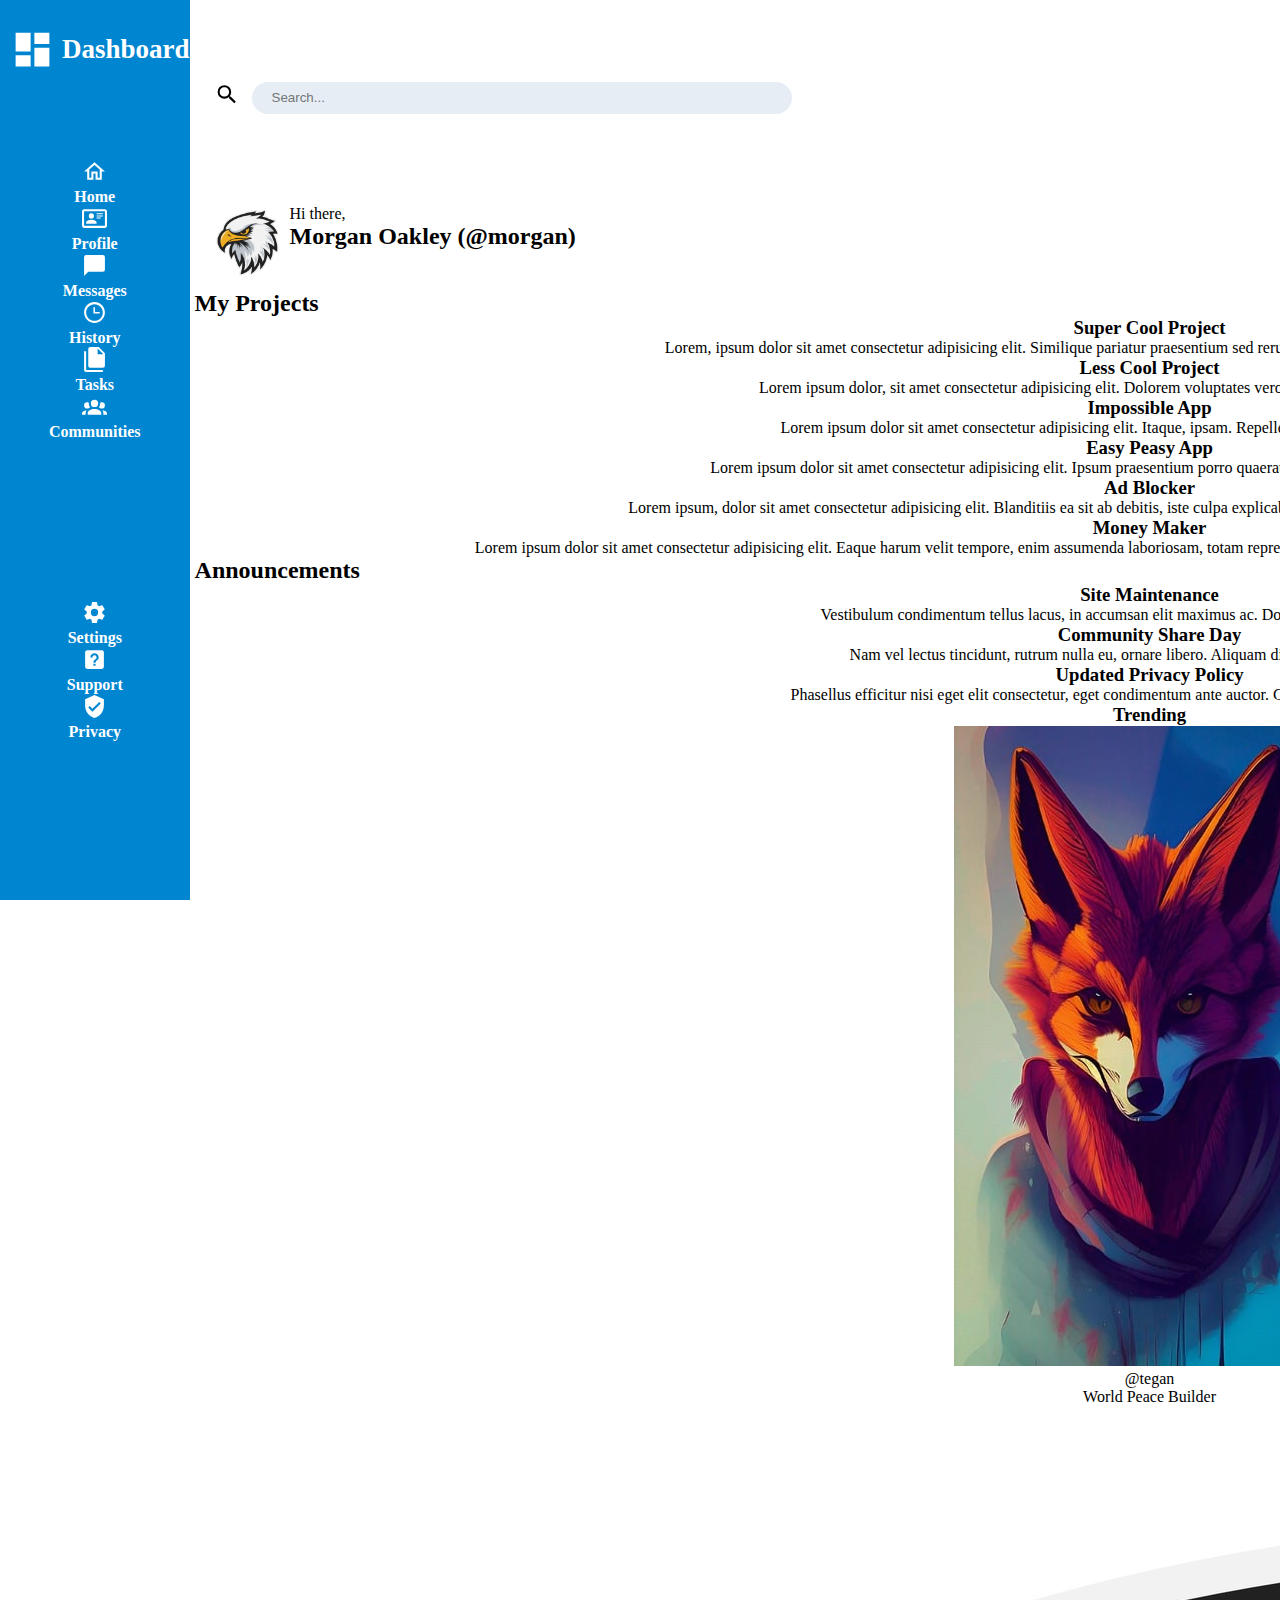
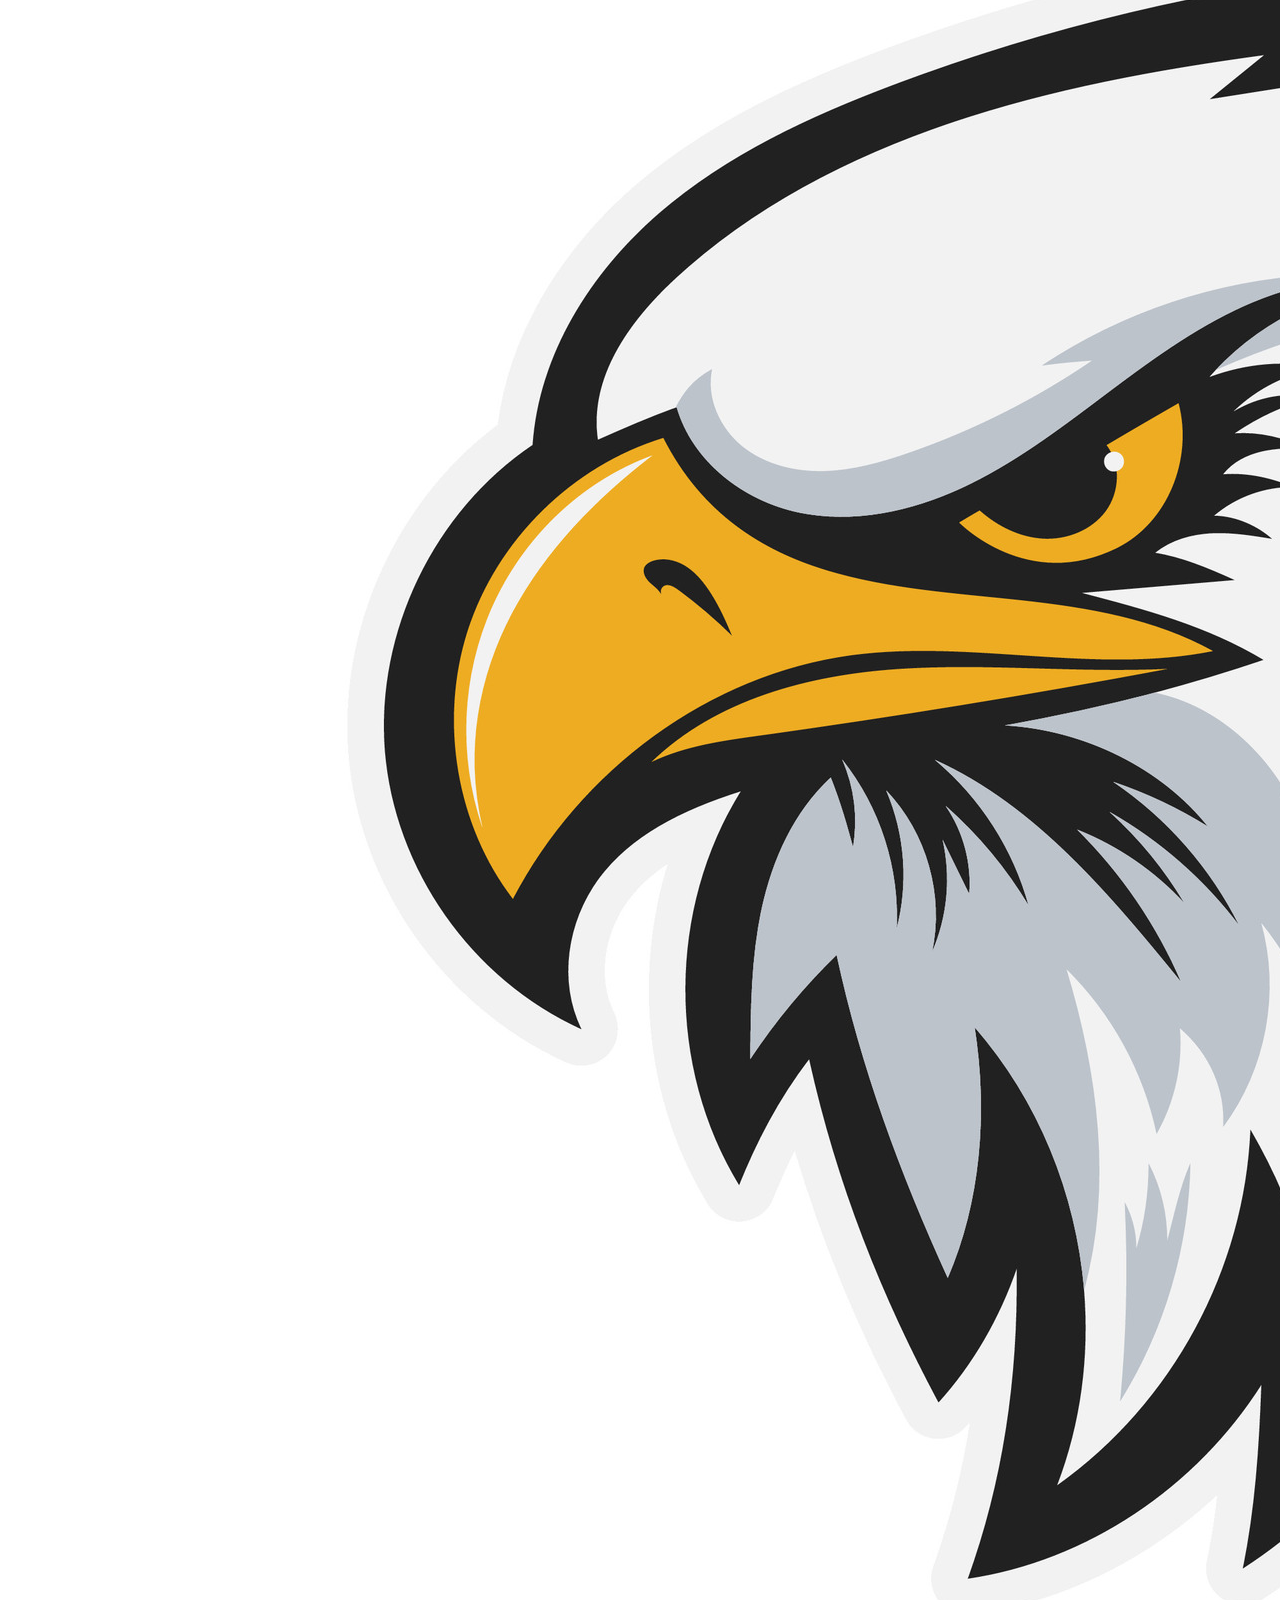
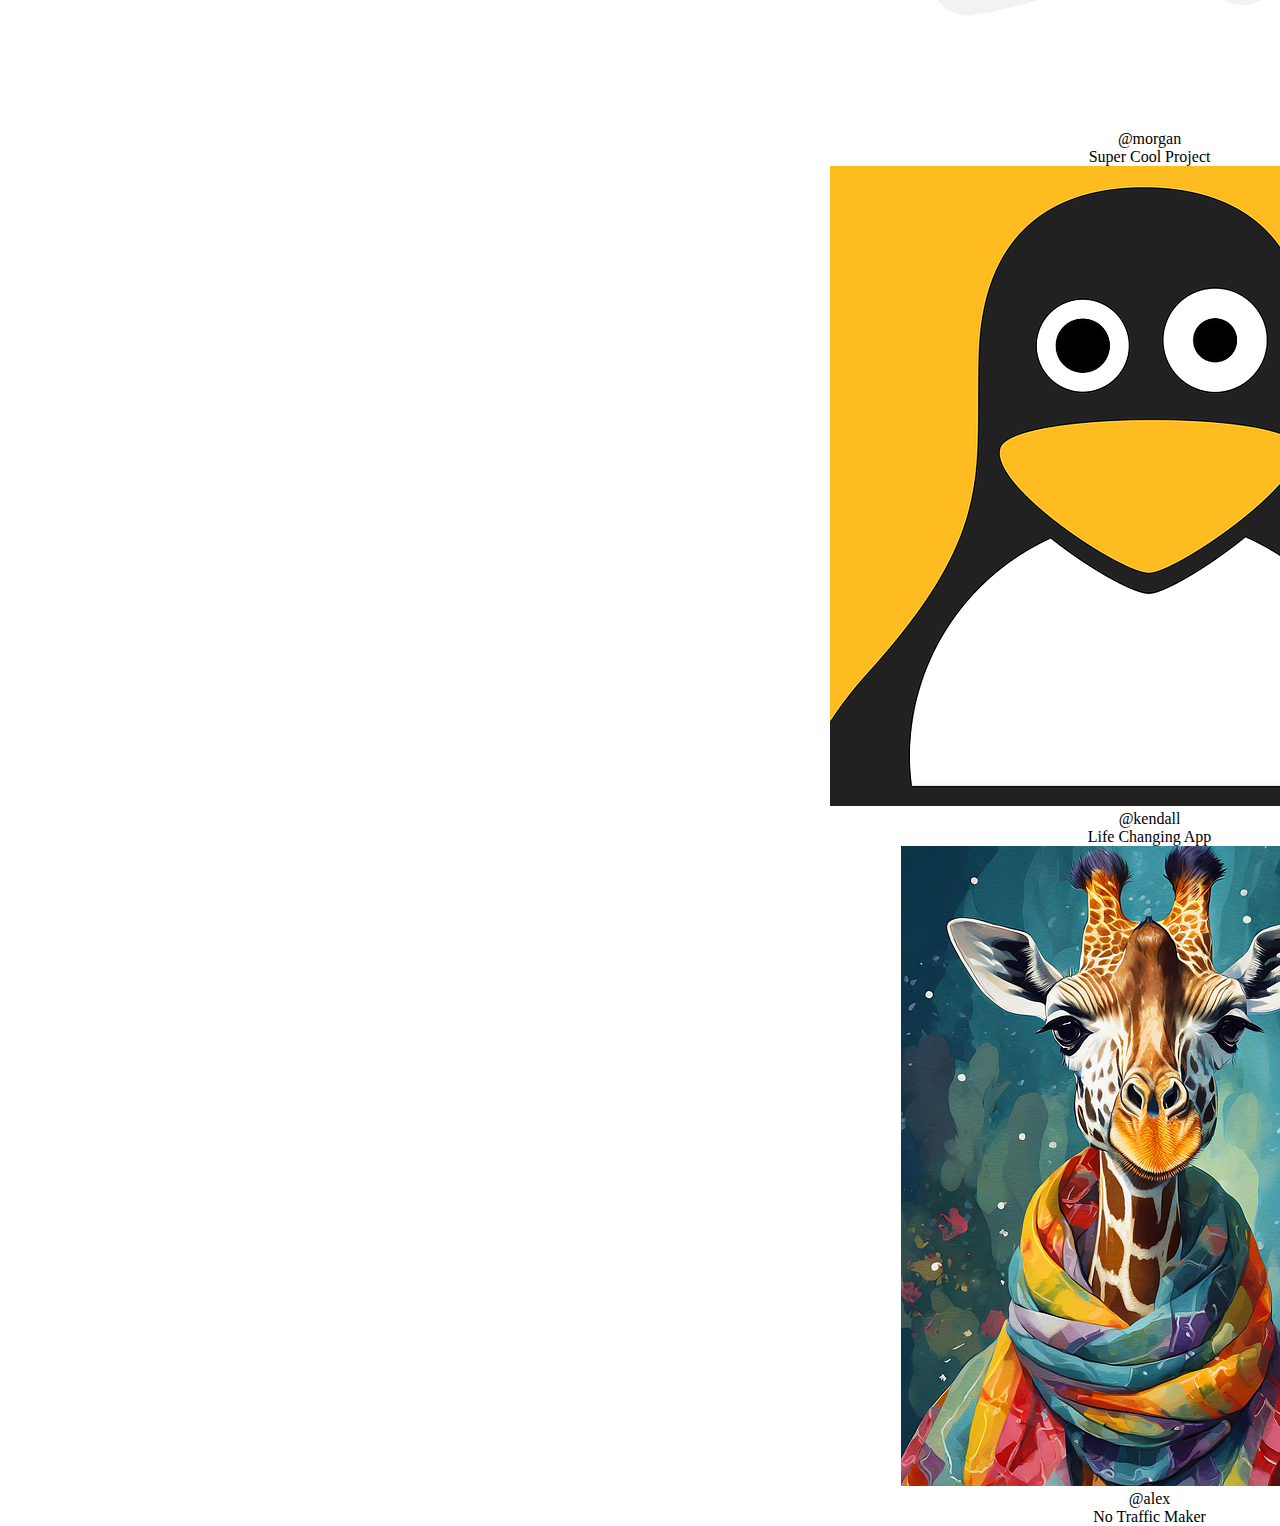
==== index.html @ 4c83f89c "final layout of the webpage, added all the cards to the html" ====
<!DOCTYPE html>
<html lang="en">
<head>
    <meta charset="UTF-8">
    <meta name="viewport" content="width=device-width, initial-scale=1.0">
    <link rel="stylesheet" href="styles.css">
    <title>Admin Dashboard Project</title>
</head>
<body>
    <div class="grid-container">
        <div class="header">
            <div class="search-container">
                <div class="input">
                    <img src="./img/magnify.svg" alt="magnify logo" height="25" width="50">
                    <input placeholder="Search..." type="text" id="myInput">
                </div>
                <div class="logo-container">
                    <img src="./img/bell-ring-outline.svg" alt="ring bell" height="25" width="50">
                    <img src="./img/eagle.jpg" alt="my logo" height=10% width= 12%> 
                    <h4>Morgan Oakley</h4>
                </div>
            </div>
            <div class="info-container">
                <div class="inner-container">
                    <img src="./img/eagle.jpg" alt="my logo" height="75" width="75"> 
                    <div class="info">
                        <p>Hi there,</p>
                        <h2>Morgan Oakley (@morgan)</h2>
                    </div>
                </div>
                <div class="button">
                    <button class="btn">New</button>
                    <button class="btn">Upload</button>
                    <button class="btn">Share</button>
                </div>
            </div>
        </div>

        <div class="sidebar">
            <div class="sidebar-header">
                <img src="./img/view-dashboard.svg" alt="dashboard logo" height="45" width="45">
                <h1>Dashboard</h1>
            </div>
            <div class="activity-container">
                <div class="home">
                    <img src="./img/home-outline.svg" alt="home logo" height="25" width="25">
                    <h4>Home</h4>
                </div>
                <div class="profile">
                    <img src="./img/card-account-details-outline.svg" alt="profile" height="25" width="25">
                    <h4>Profile</h4>
                </div>
                <div class="messages">
                    <img src="./img/message.svg" alt="messages" height="25" width="25">
                    <h4>Messages</h4>
                </div>
                <div class="history">
                    <img src="./img/clock-time-three-outline.svg" alt="history" height="25" width="25">
                    <h4>History</h4>
                </div>
                <div class="tasks">
                    <img src="./img/file-multiple.svg" alt="tasks" height="25" width="25">
                    <h4>Tasks</h4>
                </div>
                <div class="communities">
                    <img src="./img/account-group.svg" alt="communities" height="25" width="25">
                    <h4>Communities</h4>
                </div>
            </div>
            <div class="settings-container">
                <div class="settings">
                    <img src="./img/cog.svg" alt="settings" height="25" width="25">
                    <h4>Settings</h4>
                </div>
                <div class="support">
                    <img src="./img/help-box.svg" alt="support" height="25" width="25">
                    <h4>Support</h4>
                </div>
                <div class="privacy">
                    <img src="./img/shield-check.svg" alt="Privacy" height="25" width="25">
                    <h4>Privacy</h4>
                </div>
            </div>
        </div>
        <div class="card-container">
            <h2>My Projects</h2>
            <div class="card">
                <h3 class="title">Super Cool Project</h3>
                <p>Lorem, ipsum dolor sit amet consectetur adipisicing elit. Similique pariatur praesentium sed rerum corrupti totam expedita, fuga, cum mollitia veritatis.</p>    
            </div>
            <div class="card">
                <h3 class="title">Less Cool Project</h3>
                <p>Lorem ipsum dolor, sit amet consectetur adipisicing elit. Dolorem voluptates vero fugit commodi repellendus perspiciatis.</p>    
            </div>
            <div class="card">
                <h3 class="title">Impossible App</h3>
                <p>Lorem ipsum dolor sit amet consectetur adipisicing elit. Itaque, ipsam. Repellendus nemo alias rem quae blanditiis.</p>    
            </div>
            <div class="card">
                <h3 class="title">Easy Peasy App</h3>
                <p>Lorem ipsum dolor sit amet consectetur adipisicing elit. Ipsum praesentium porro quaerat qui obcaecati cum asperiores aliquid excepturi.</p>    
            </div>
            <div class="card">
                <h3 class="title">Ad Blocker</h3>
                <p>Lorem ipsum, dolor sit amet consectetur adipisicing elit. Blanditiis ea sit ab debitis, iste culpa explicabo harum sint, modi suscipit eveniet doloremque nihil ipsum.</p>    
            </div>
            <div class="card">
                <h3 class="title">Money Maker</h3>
                <p>Lorem ipsum dolor sit amet consectetur adipisicing elit. Eaque harum velit tempore, enim assumenda laboriosam, totam reprehenderit soluta veniam ex iste, mollitia quisquam molestiae. Fugit, dolorem tempora.</p>    
            </div>
            <div class="announcements">
                <h2>Announcements</h2>
        
                <div class="announcement-card">
                    <h3>Site Maintenance</h3>
                    <p>Vestibulum condimentum tellus lacus, in accumsan elit maximus ac. Donec hendrerit sodales congue...</p>
                    <div class="divider"></div>
                </div>
        
                <div class="announcement-card">
                    <h3>Community Share Day</h3>
                    <p>Nam vel lectus tincidunt, rutrum nulla eu, ornare libero. Aliquam dictum accumsan porttitor...</p>
                    <div class="divider"></div>
                </div>
        
                <div class="announcement-card">
                    <h3>Updated Privacy Policy</h3>
                    <p>Phasellus efficitur nisi eget elit consectetur, eget condimentum ante auctor. Cras fringilla sagittis sem in mattis...</p>
                </div>
            </div>
            <div class="trending">
                <h3>Trending</h3>
                
                <div class="trending-card">
                    <img src="./img/ai-generated-7644202_640.jpg" alt="fox">
                    <p>@tegan</p>
                    <p>World Peace Builder</p>
                </div>

                <div class="trending-card">
                    <img src="./img/eagle.jpg"  alt="eagle">
                    <p>@morgan</p>
                    <p>Super Cool Project</p>
                </div>
                <div class="trending-card">
                    <img src="./img/avatar-1295396_640.png" alt="cool buddy">
                    <p>@kendall</p>
                    <p>Life Changing App</p>
                </div>
                <div class="trending-card">
                    <img src="./img/ai-generated-8594846_640.png" alt="cool">
                    <p>@alex</p>
                    <p>No Traffic Maker</p>
                </div>

            </div>
        </div>
    </div>
</body>
</html>
---- styles.css ----
* {
    margin: 0;
    padding: 0;
}

.grid-container {
    text-align: center;
    display: grid;
    grid-template-columns: 1fr 4fr;
}

.header {
    grid-column: 2 / 3;
    display: flex;
    flex-direction: column;
}

.header > .search-container {
    display: flex;
    justify-content: center;
    align-items: center;
    margin-left: 12px;
    margin-top: 10px;
    margin-right: 30px;
    margin-bottom: 10px;
}
.header > .info-container {
    display: flex;
    justify-content: space-between;
    align-items: center;
    margin-left: 10px;
    
    margin-right: 30px;
}

.info-container > .inner-container {
    display: flex;
    padding: 10px;
}

.info > p, h2 {
    text-align: left;
    margin-left: 5px;
}

.search-container > .input {
    display: flex;
}

#myInput{
    width: 500px;
    height: 12px;
    border-radius: 20px;
    border: 20px;
    border: none;
    background-color: #e6edf5;
    padding: 10px 20px;
    box-shadow: none;
    outline: none;
}
.search-container > .logo-container{
    display: flex;
    justify-content: flex-end;
    align-items: center;
    padding: 5px;
    gap: 10px;

    margin-bottom: 12px;
}

.logo-container > h4 {
    margin-left: 10px;
}

.button {
    display: flex;
    justify-content: center;
    gap: 15px;
}

.btn {
    width: 80px;
    height: 36px;
    padding: 10px 20px;
    border-radius: 20px;
    background-color: #0085D0;
    color: white;
    font-size: 14px;
    border: none;
    cursor: pointer;
    display: inline-block;
    text-align: center;
    line-height: 16px;
}   

.sidebar {
    grid-row: 1 / 4;
    display: grid;
    color: white;
    background-color: #0085D0;
    height: 100vh;
}

.sidebar img {
    filter: invert(100%) brightness(2);
  }
  
.sidebar-header {
    display: flex;
    justify-content: flex-start;
    align-items: center; 
    margin-top: -60px;
    margin-left: 10px;
  }

.sidebar-header h1 {
    margin-left: 7px;
    font-size: 27px;
}
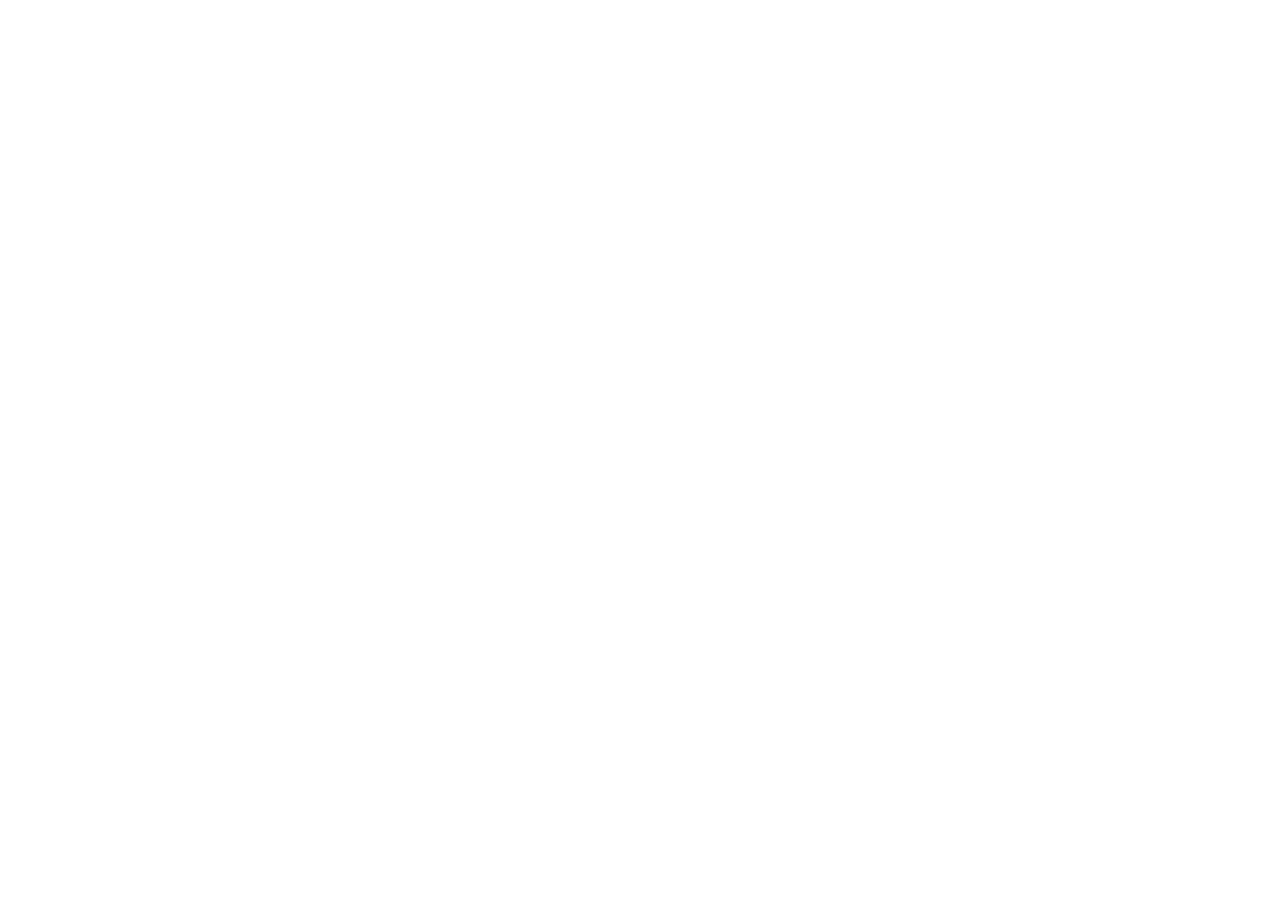
==== commit 7947ab5c: "new html structure" ====
--- a/index.html
+++ b/index.html
@@ -3,158 +3,17 @@
 <head>
     <meta charset="UTF-8">
     <meta name="viewport" content="width=device-width, initial-scale=1.0">
-    <link rel="stylesheet" href="styles.css">
-    <title>Admin Dashboard Project</title>
+    <title>Document</title>
 </head>
 <body>
-    <div class="grid-container">
-        <div class="header">
-            <div class="search-container">
-                <div class="input">
-                    <img src="./img/magnify.svg" alt="magnify logo" height="25" width="50">
-                    <input placeholder="Search..." type="text" id="myInput">
-                </div>
-                <div class="logo-container">
-                    <img src="./img/bell-ring-outline.svg" alt="ring bell" height="25" width="50">
-                    <img src="./img/eagle.jpg" alt="my logo" height=10% width= 12%> 
-                    <h4>Morgan Oakley</h4>
-                </div>
-            </div>
-            <div class="info-container">
-                <div class="inner-container">
-                    <img src="./img/eagle.jpg" alt="my logo" height="75" width="75"> 
-                    <div class="info">
-                        <p>Hi there,</p>
-                        <h2>Morgan Oakley (@morgan)</h2>
-                    </div>
-                </div>
-                <div class="button">
-                    <button class="btn">New</button>
-                    <button class="btn">Upload</button>
-                    <button class="btn">Share</button>
-                </div>
-            </div>
-        </div>
+    <!-- Sidebar -->
+    <div></div>
 
-        <div class="sidebar">
-            <div class="sidebar-header">
-                <img src="./img/view-dashboard.svg" alt="dashboard logo" height="45" width="45">
-                <h1>Dashboard</h1>
-            </div>
-            <div class="activity-container">
-                <div class="home">
-                    <img src="./img/home-outline.svg" alt="home logo" height="25" width="25">
-                    <h4>Home</h4>
-                </div>
-                <div class="profile">
-                    <img src="./img/card-account-details-outline.svg" alt="profile" height="25" width="25">
-                    <h4>Profile</h4>
-                </div>
-                <div class="messages">
-                    <img src="./img/message.svg" alt="messages" height="25" width="25">
-                    <h4>Messages</h4>
-                </div>
-                <div class="history">
-                    <img src="./img/clock-time-three-outline.svg" alt="history" height="25" width="25">
-                    <h4>History</h4>
-                </div>
-                <div class="tasks">
-                    <img src="./img/file-multiple.svg" alt="tasks" height="25" width="25">
-                    <h4>Tasks</h4>
-                </div>
-                <div class="communities">
-                    <img src="./img/account-group.svg" alt="communities" height="25" width="25">
-                    <h4>Communities</h4>
-                </div>
-            </div>
-            <div class="settings-container">
-                <div class="settings">
-                    <img src="./img/cog.svg" alt="settings" height="25" width="25">
-                    <h4>Settings</h4>
-                </div>
-                <div class="support">
-                    <img src="./img/help-box.svg" alt="support" height="25" width="25">
-                    <h4>Support</h4>
-                </div>
-                <div class="privacy">
-                    <img src="./img/shield-check.svg" alt="Privacy" height="25" width="25">
-                    <h4>Privacy</h4>
-                </div>
-            </div>
-        </div>
-        <div class="card-container">
-            <h2>My Projects</h2>
-            <div class="card">
-                <h3 class="title">Super Cool Project</h3>
-                <p>Lorem, ipsum dolor sit amet consectetur adipisicing elit. Similique pariatur praesentium sed rerum corrupti totam expedita, fuga, cum mollitia veritatis.</p>    
-            </div>
-            <div class="card">
-                <h3 class="title">Less Cool Project</h3>
-                <p>Lorem ipsum dolor, sit amet consectetur adipisicing elit. Dolorem voluptates vero fugit commodi repellendus perspiciatis.</p>    
-            </div>
-            <div class="card">
-                <h3 class="title">Impossible App</h3>
-                <p>Lorem ipsum dolor sit amet consectetur adipisicing elit. Itaque, ipsam. Repellendus nemo alias rem quae blanditiis.</p>    
-            </div>
-            <div class="card">
-                <h3 class="title">Easy Peasy App</h3>
-                <p>Lorem ipsum dolor sit amet consectetur adipisicing elit. Ipsum praesentium porro quaerat qui obcaecati cum asperiores aliquid excepturi.</p>    
-            </div>
-            <div class="card">
-                <h3 class="title">Ad Blocker</h3>
-                <p>Lorem ipsum, dolor sit amet consectetur adipisicing elit. Blanditiis ea sit ab debitis, iste culpa explicabo harum sint, modi suscipit eveniet doloremque nihil ipsum.</p>    
-            </div>
-            <div class="card">
-                <h3 class="title">Money Maker</h3>
-                <p>Lorem ipsum dolor sit amet consectetur adipisicing elit. Eaque harum velit tempore, enim assumenda laboriosam, totam reprehenderit soluta veniam ex iste, mollitia quisquam molestiae. Fugit, dolorem tempora.</p>    
-            </div>
-            <div class="announcements">
-                <h2>Announcements</h2>
-        
-                <div class="announcement-card">
-                    <h3>Site Maintenance</h3>
-                    <p>Vestibulum condimentum tellus lacus, in accumsan elit maximus ac. Donec hendrerit sodales congue...</p>
-                    <div class="divider"></div>
-                </div>
-        
-                <div class="announcement-card">
-                    <h3>Community Share Day</h3>
-                    <p>Nam vel lectus tincidunt, rutrum nulla eu, ornare libero. Aliquam dictum accumsan porttitor...</p>
-                    <div class="divider"></div>
-                </div>
-        
-                <div class="announcement-card">
-                    <h3>Updated Privacy Policy</h3>
-                    <p>Phasellus efficitur nisi eget elit consectetur, eget condimentum ante auctor. Cras fringilla sagittis sem in mattis...</p>
-                </div>
-            </div>
-            <div class="trending">
-                <h3>Trending</h3>
-                
-                <div class="trending-card">
-                    <img src="./img/ai-generated-7644202_640.jpg" alt="fox">
-                    <p>@tegan</p>
-                    <p>World Peace Builder</p>
-                </div>
+    <!-- Navbar -->
+    <div></div>
 
-                <div class="trending-card">
-                    <img src="./img/eagle.jpg"  alt="eagle">
-                    <p>@morgan</p>
-                    <p>Super Cool Project</p>
-                </div>
-                <div class="trending-card">
-                    <img src="./img/avatar-1295396_640.png" alt="cool buddy">
-                    <p>@kendall</p>
-                    <p>Life Changing App</p>
-                </div>
-                <div class="trending-card">
-                    <img src="./img/ai-generated-8594846_640.png" alt="cool">
-                    <p>@alex</p>
-                    <p>No Traffic Maker</p>
-                </div>
-
-            </div>
-        </div>
-    </div>
+    <!-- Main Content -->
+    <div></div>
+    
 </body>
 </html>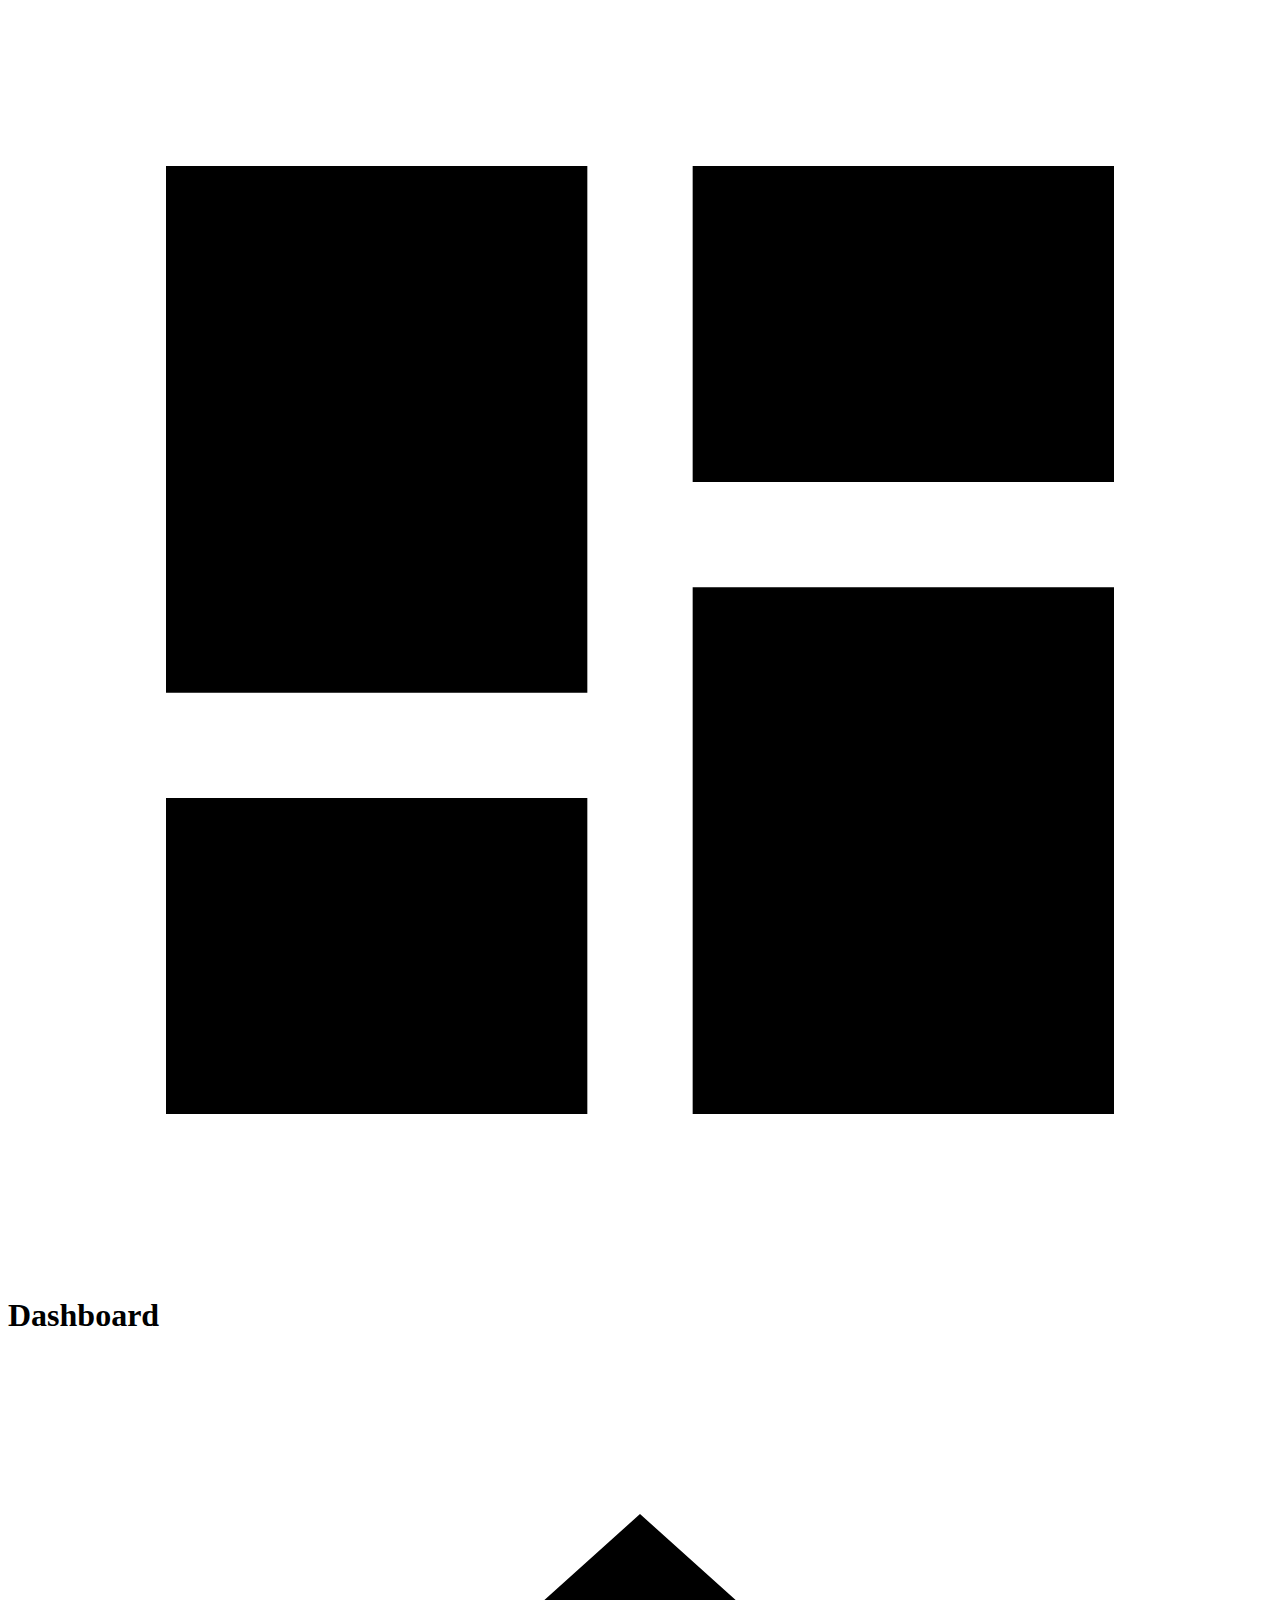
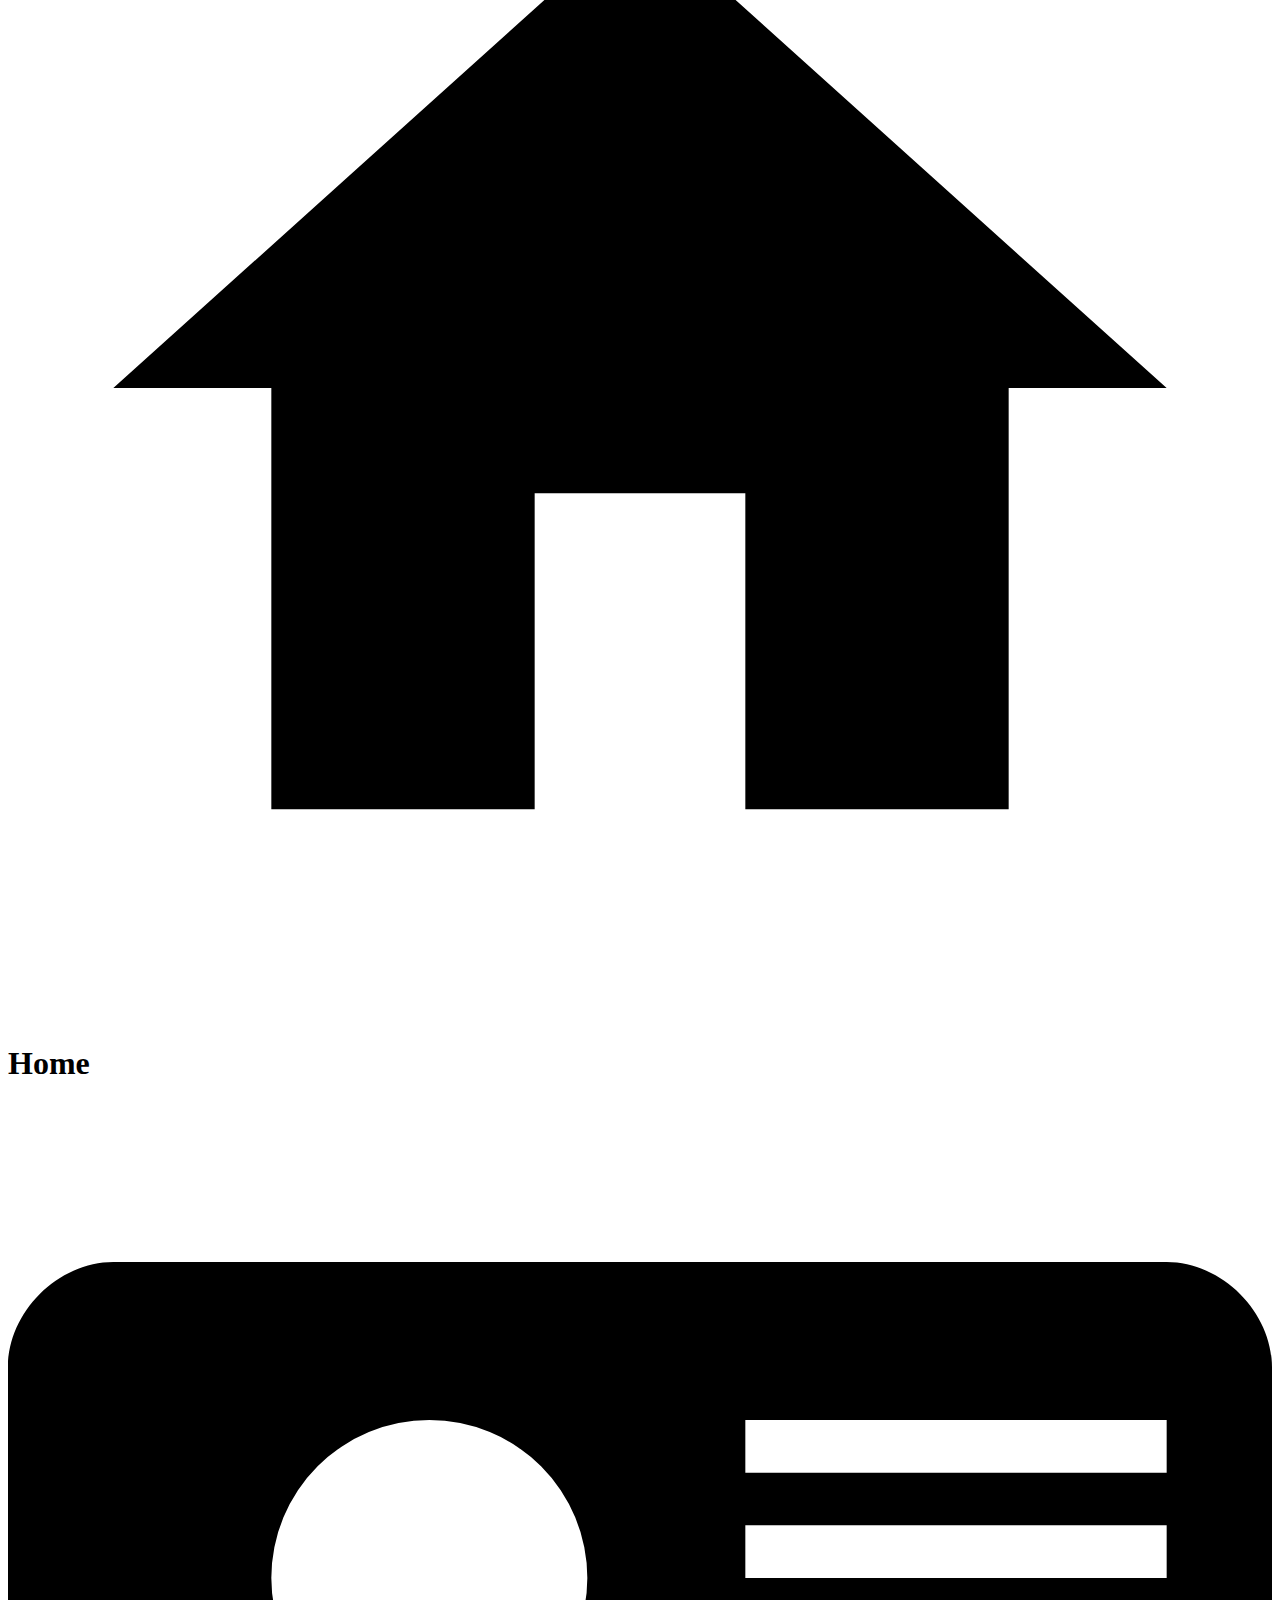
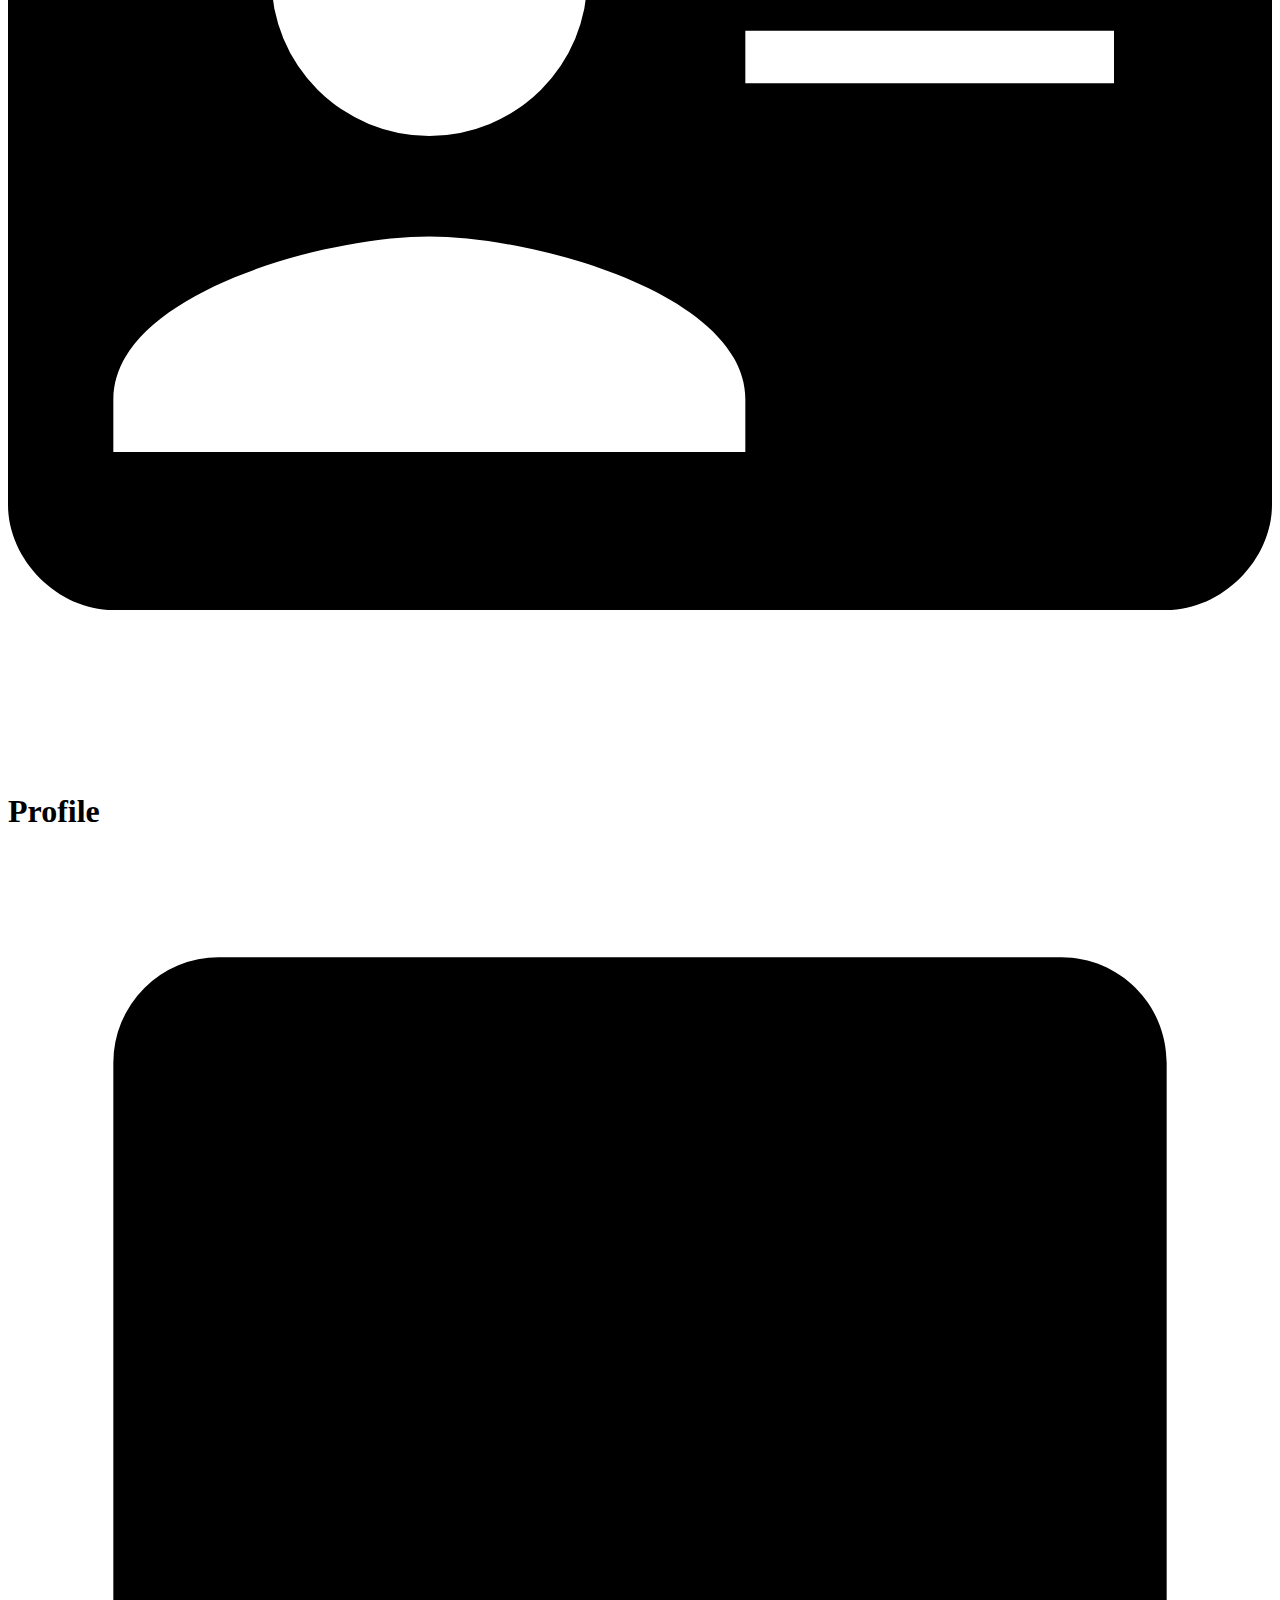
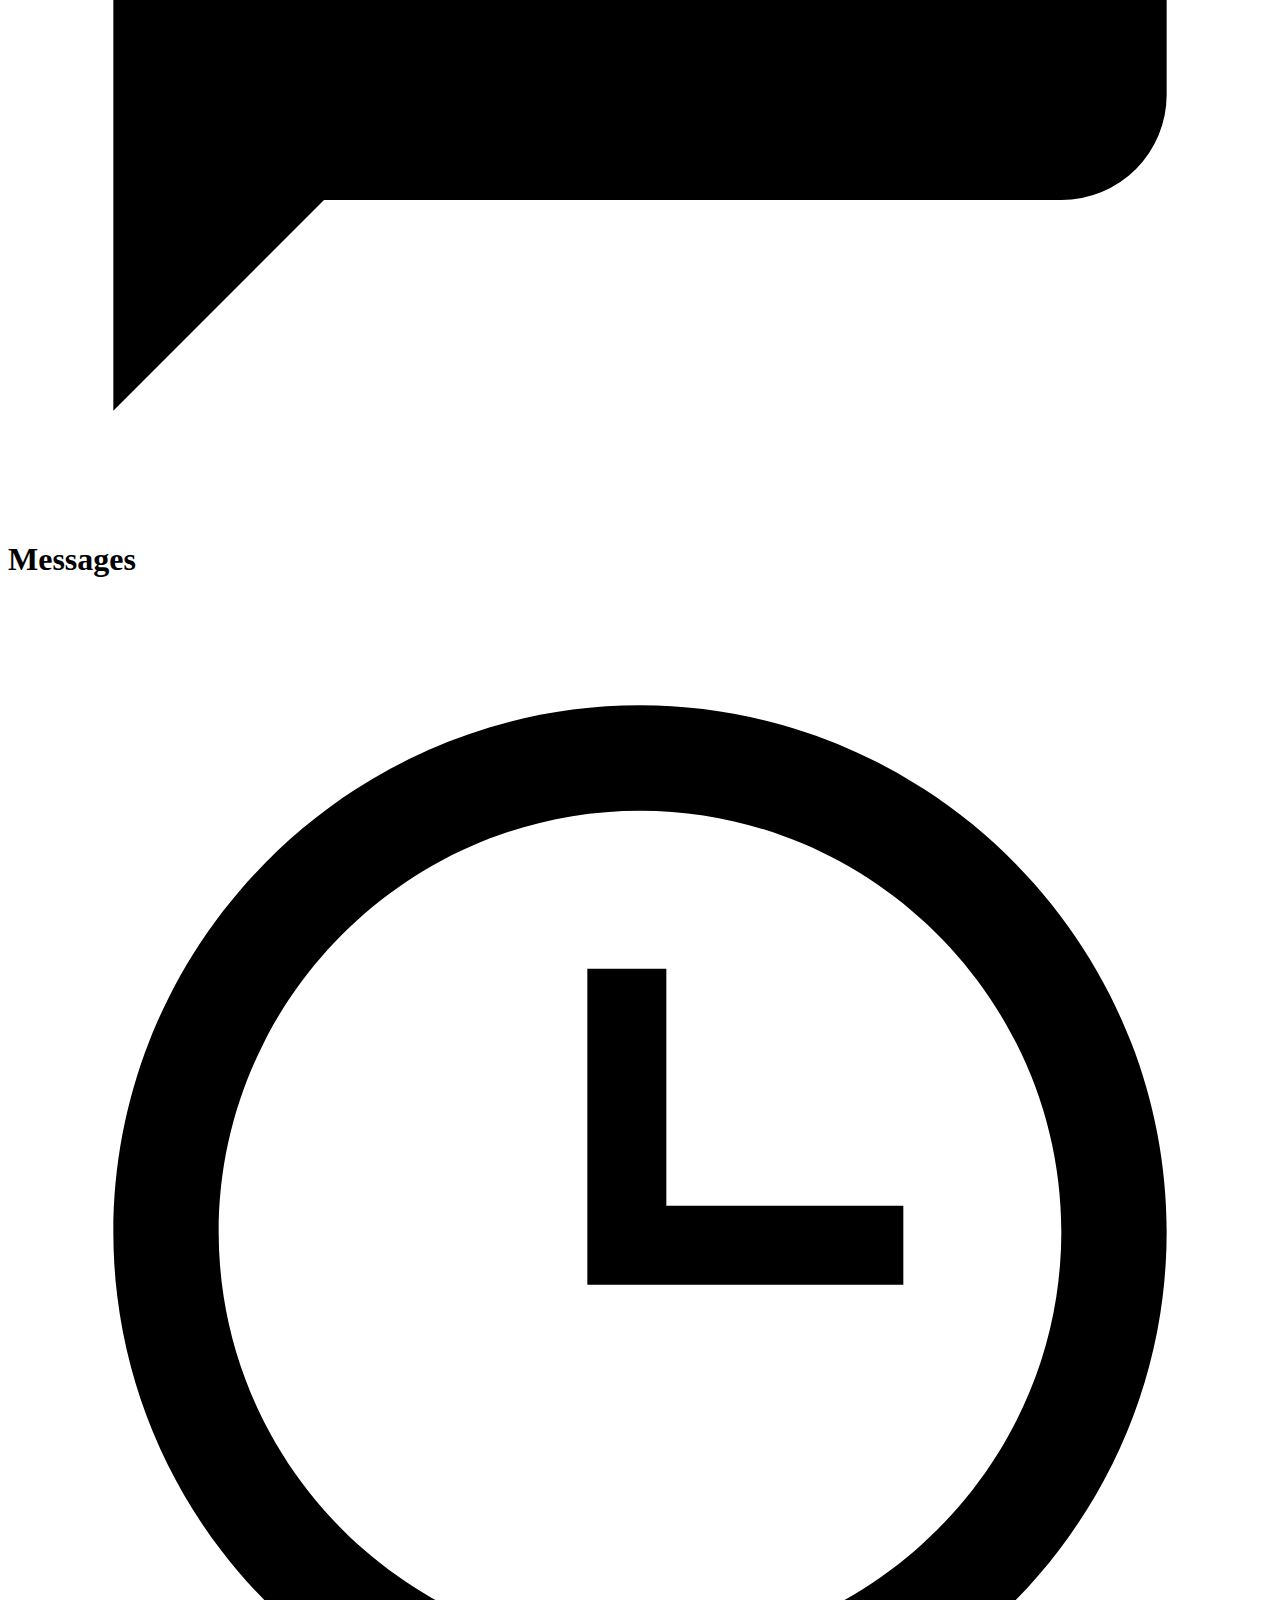
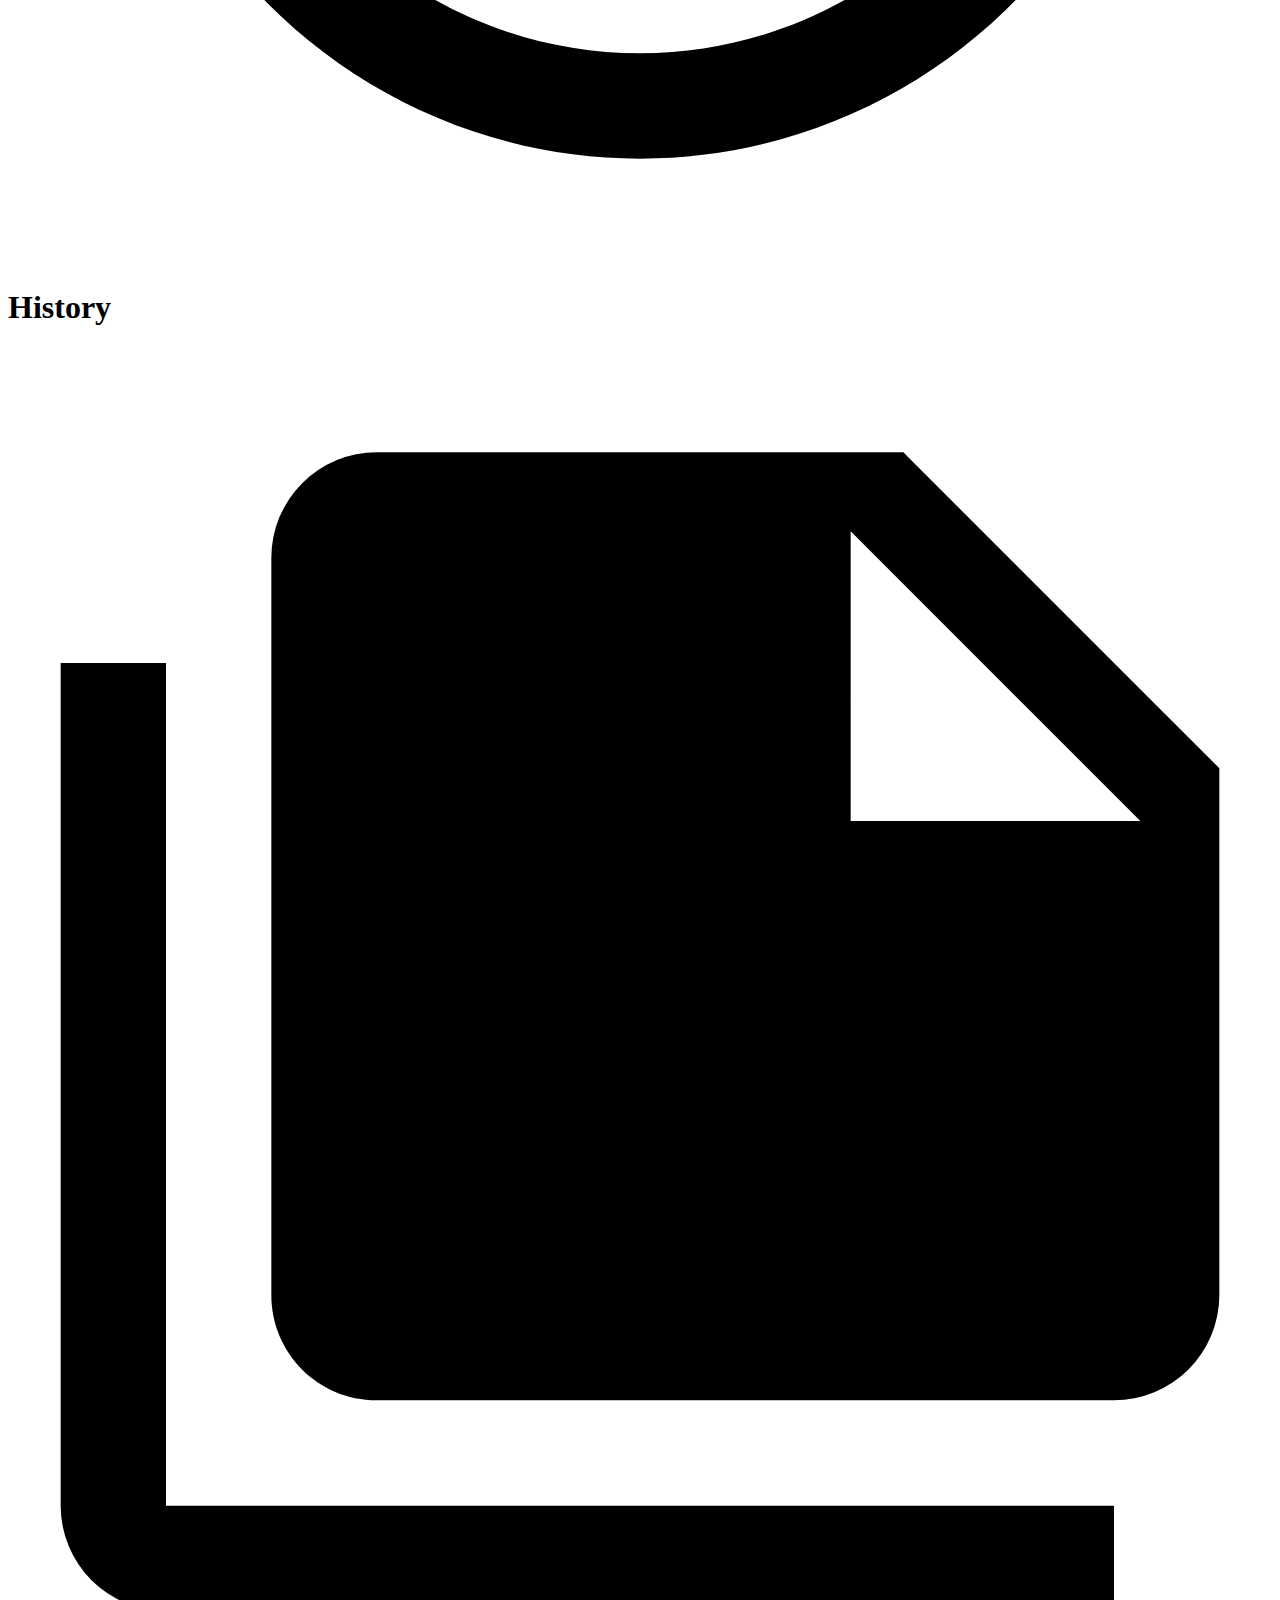
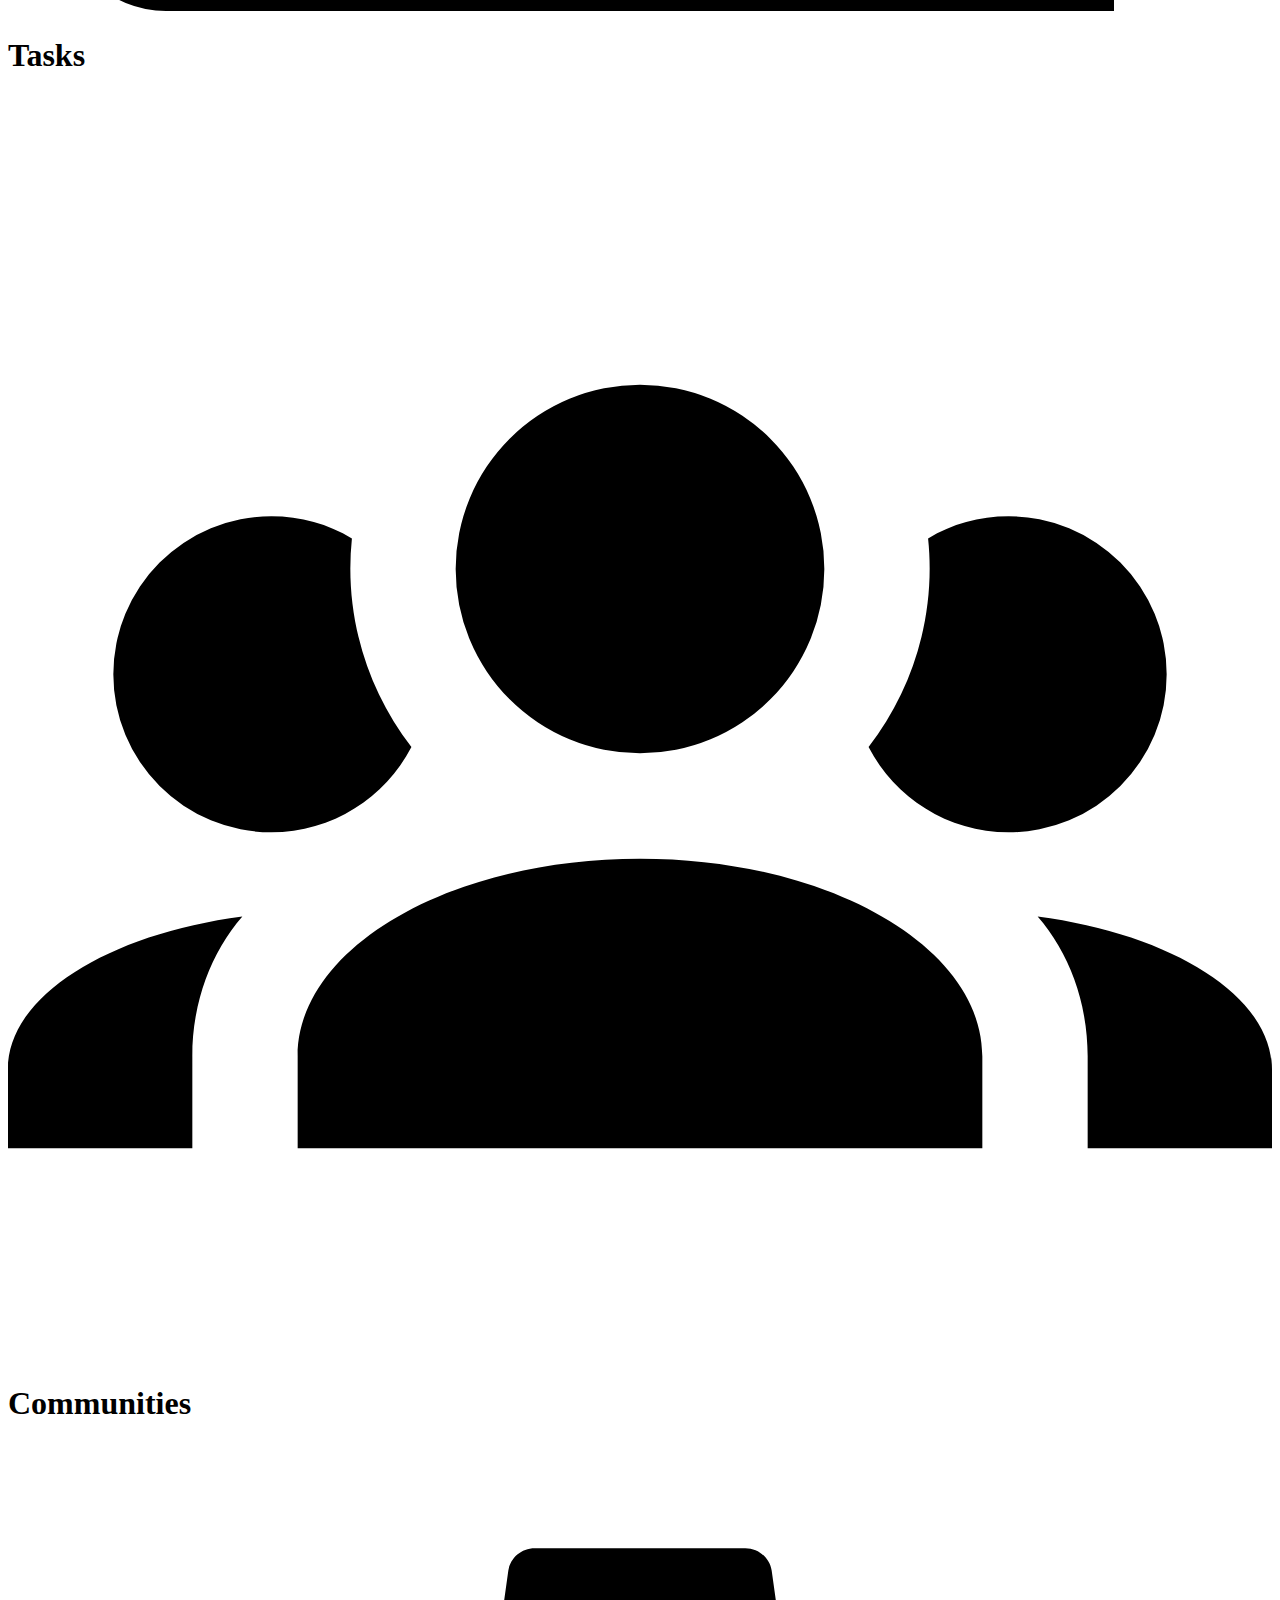
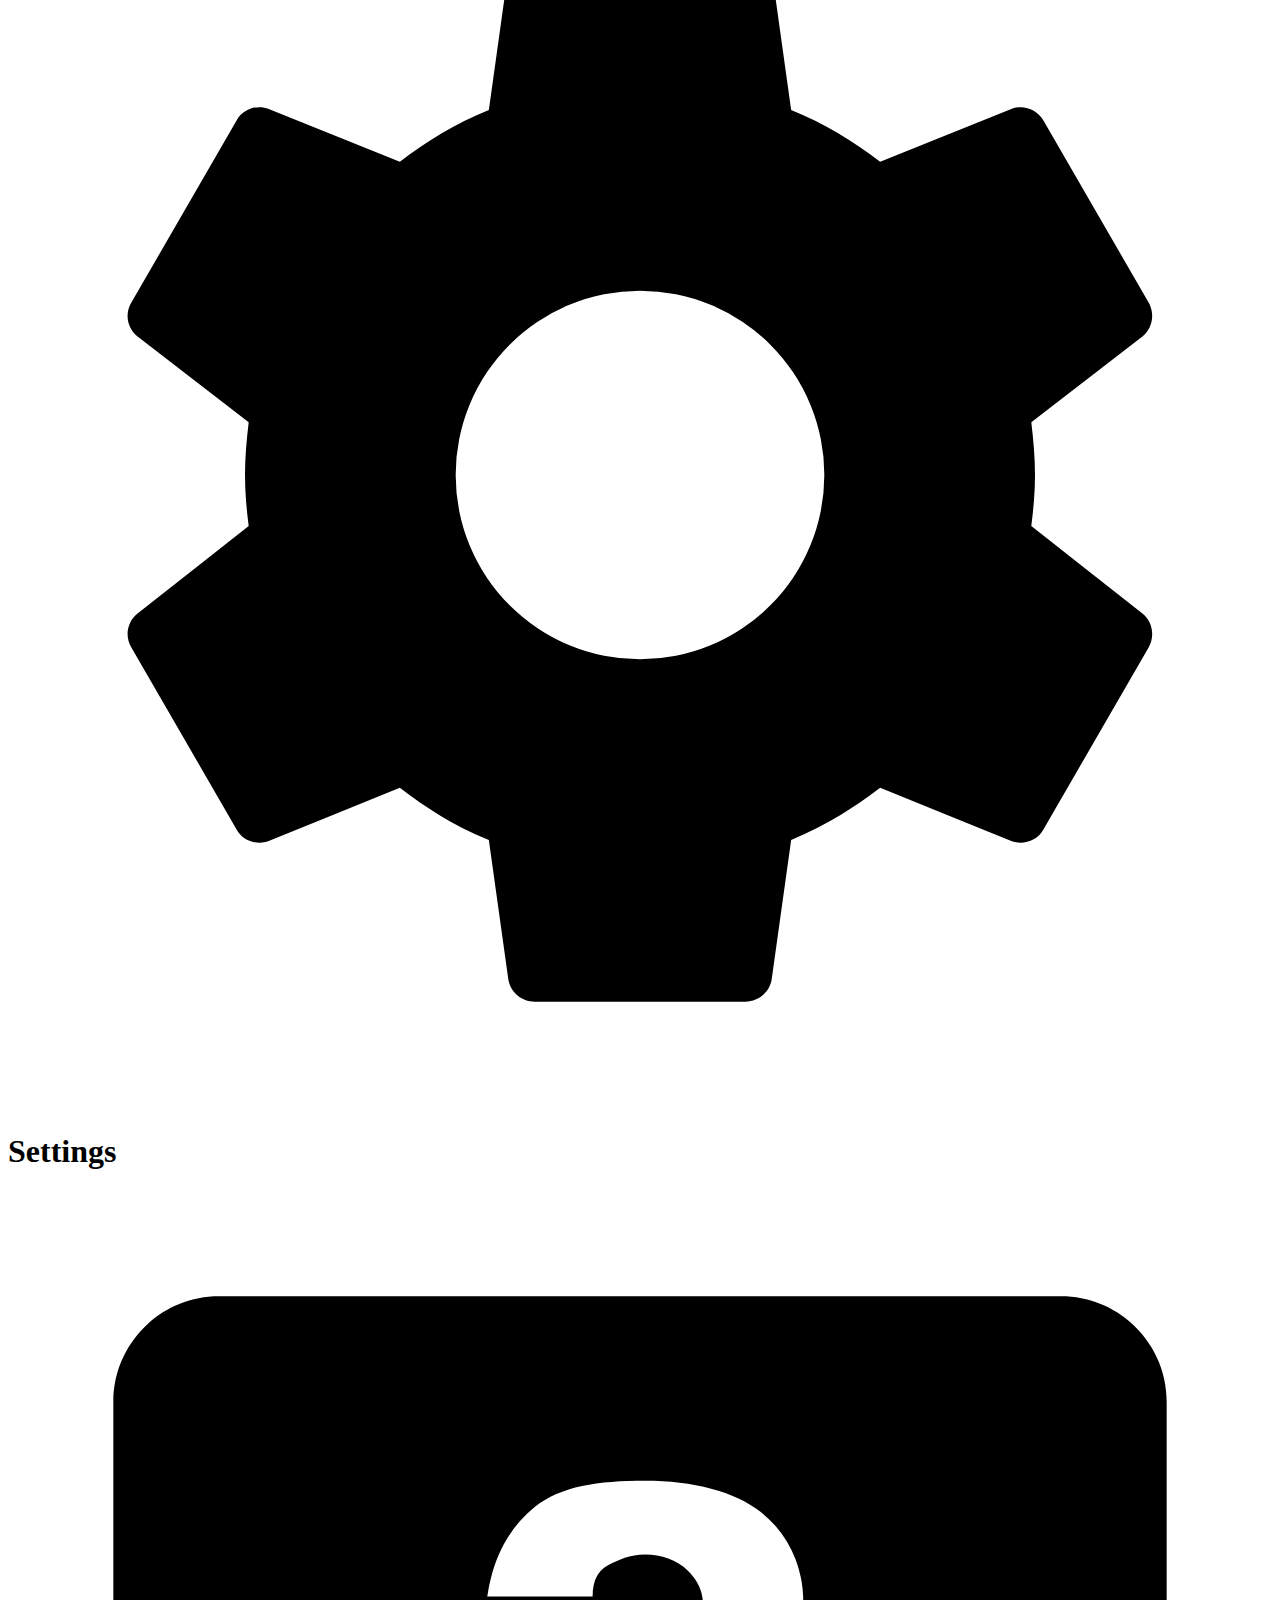
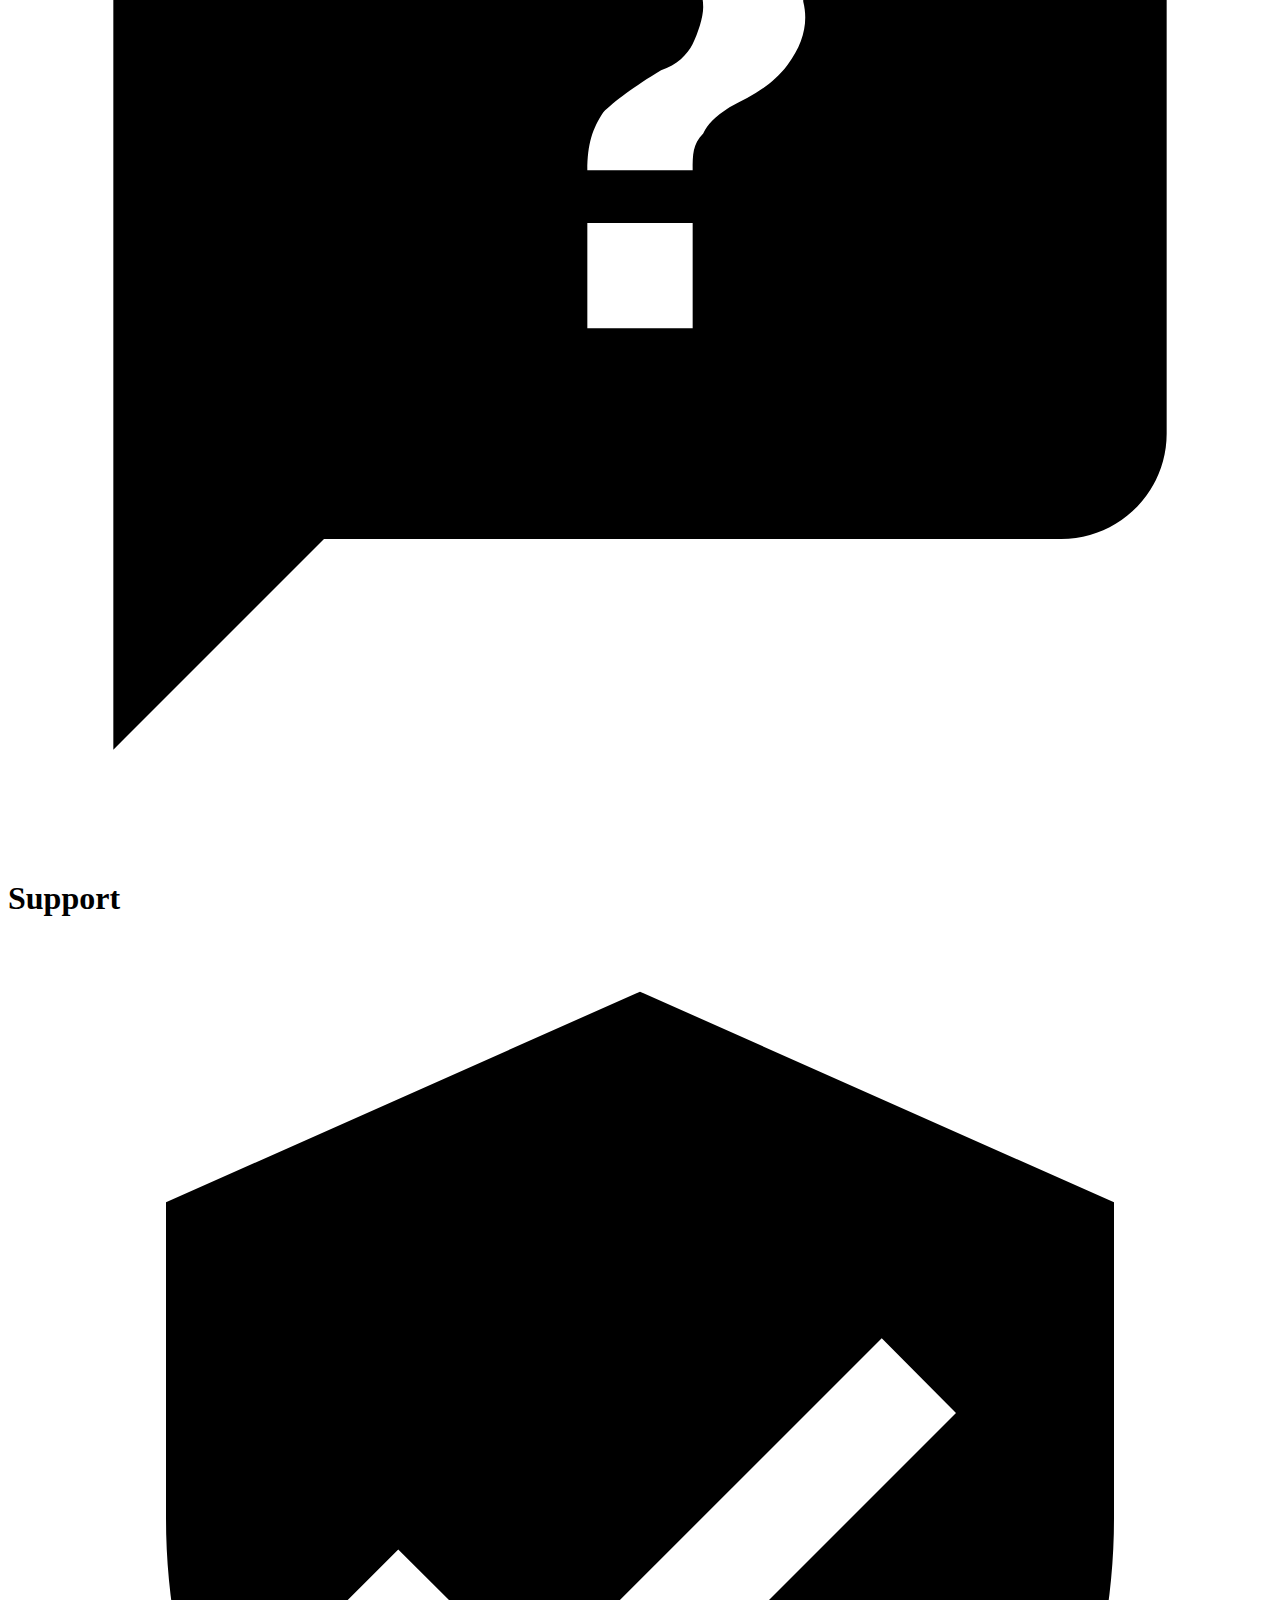
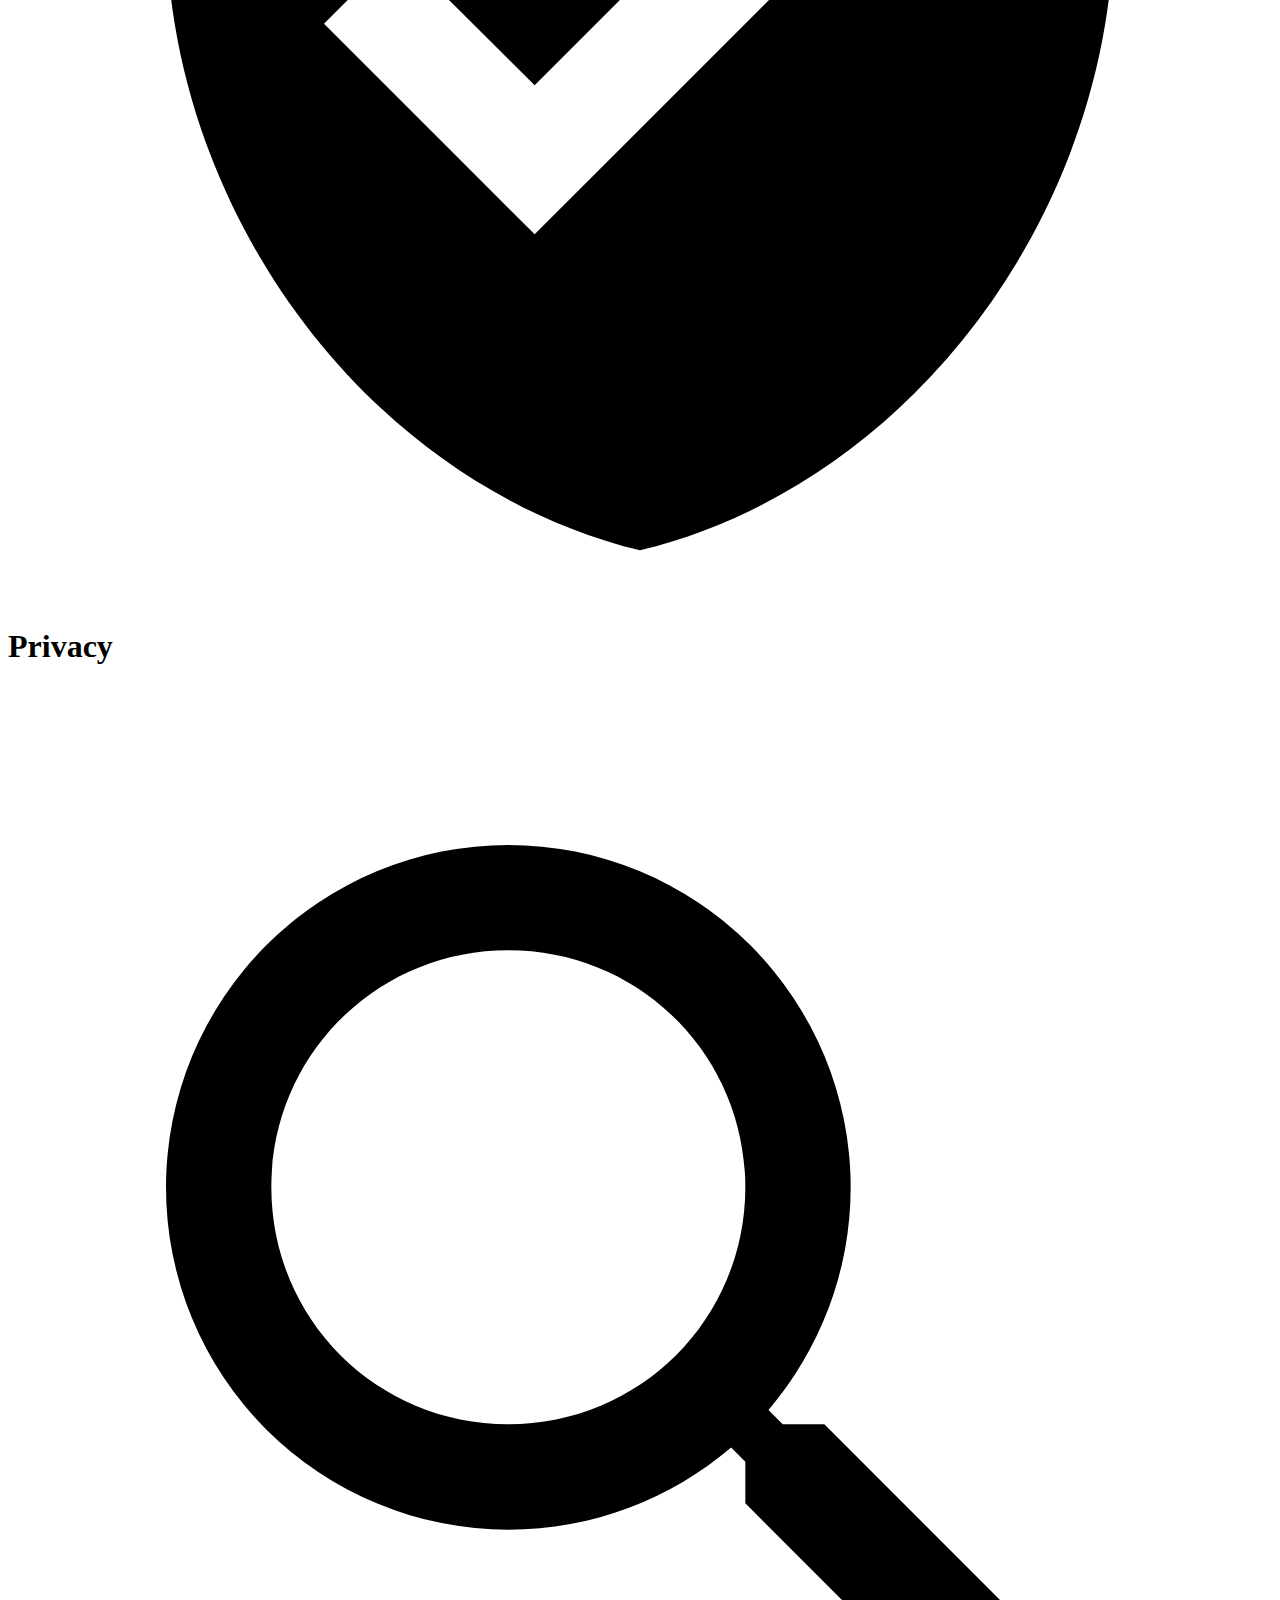
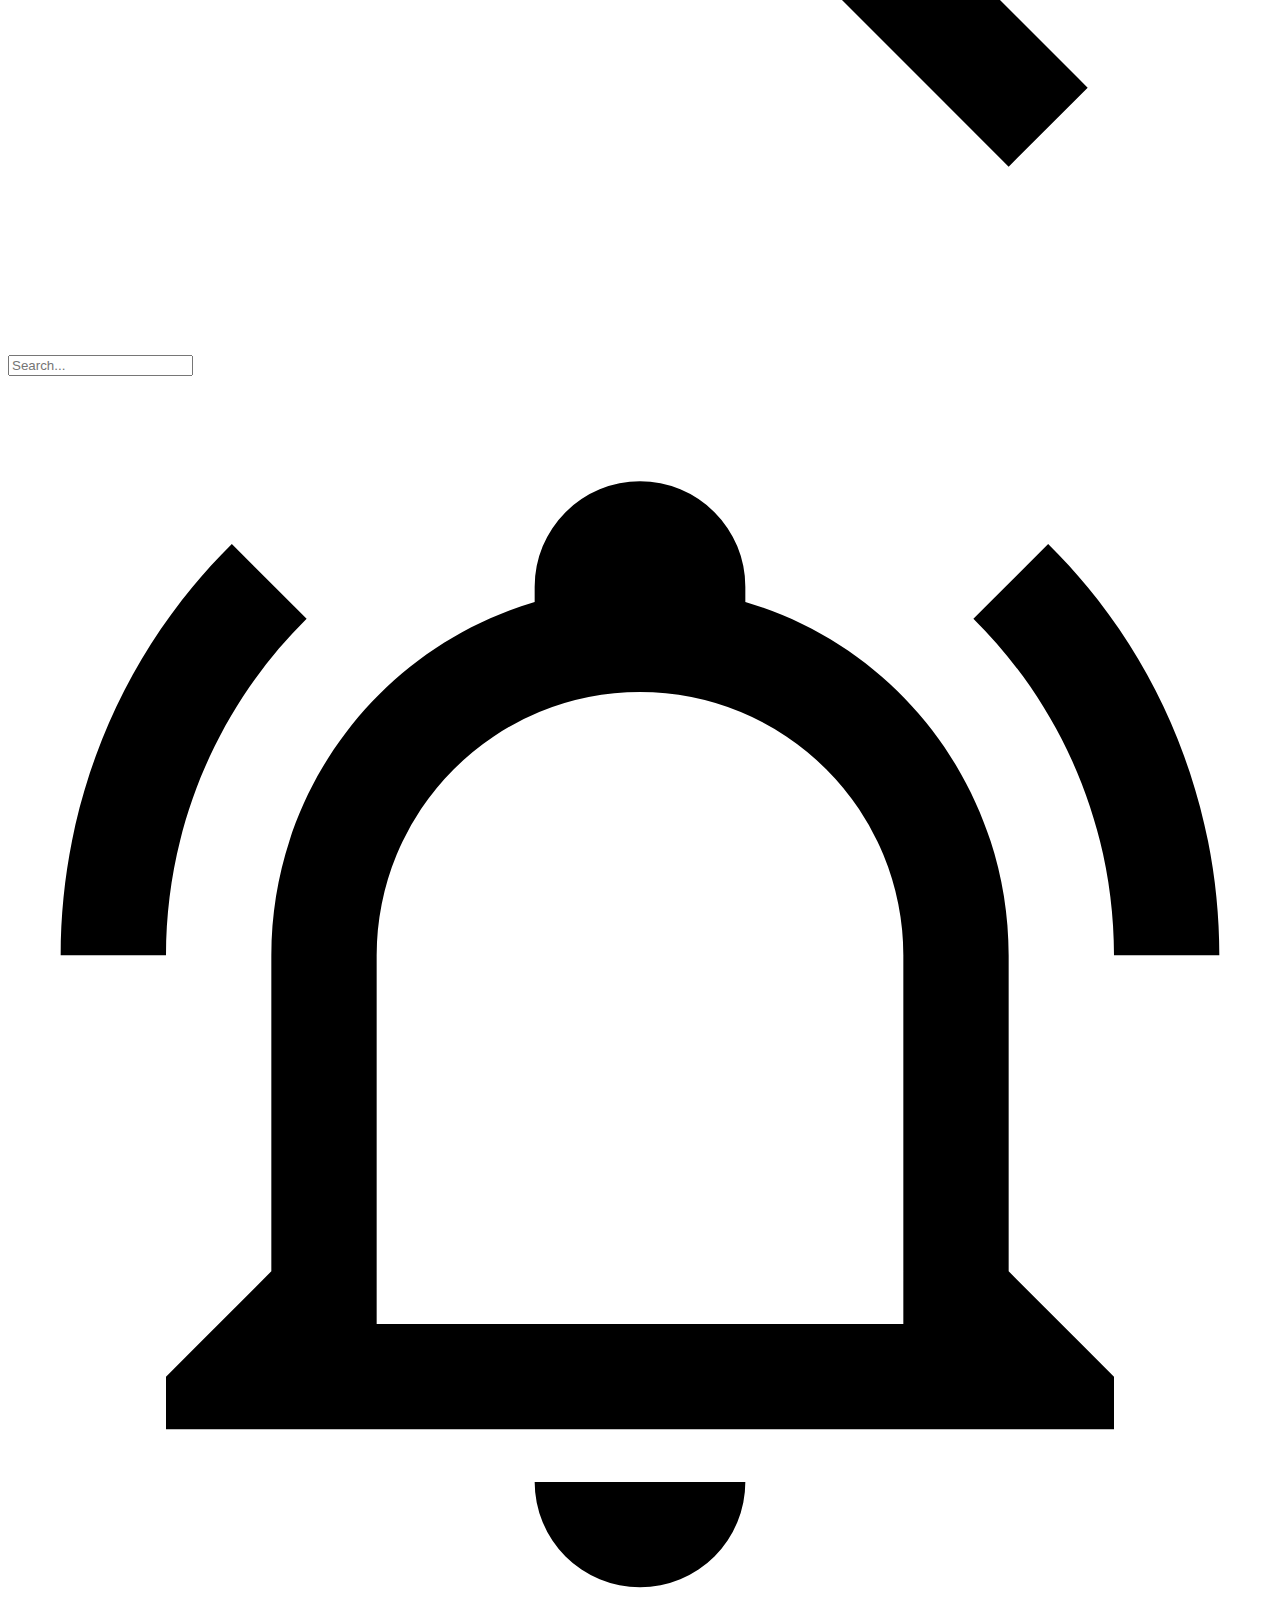
==== commit b57667a4: "finished the navbar and sidebar, working on the main content page" ====
--- a/index.html
+++ b/index.html
@@ -7,13 +7,113 @@
 </head>
 <body>
     <!-- Sidebar -->
-    <div></div>
+    <div class="sidebar">
+        <div class="dashboard menuItem">
+            <img src="./img/view-dashboard.svg" alt="">
+            <h1>Dashboard</h1>
+        </div>
+        <!-- need spacing here -->
+        <div class="menuItem">
+            <img src="./img/home.svg" alt="">
+            <h1>Home</h1>
+        </div>
+        <div class="menuItem">
+            <img src="./img/card-account-details.svg" alt="">
+            <h1>Profile</h1>
+        </div>
+        <div class="menuItem">
+            <img src="./img/message.svg" alt="">
+            <h1>Messages</h1>
+        </div>
+        <div class="menuItem">
+            <img src="./img/clock-time-three-outline.svg" alt="">
+            <h1>History</h1>
+        </div>
+        <div class="menuItem">
+            <img src="./img/note-multiple.svg" alt="">
+            <h1>Tasks</h1>
+        </div>
+        <div class="menuItem">
+            <img src="./img/account-group.svg" alt="">
+            <h1>Communities</h1>
+        </div>
+        <!-- need spacing here -->
+        <div class="menuItem">
+            <img src="./img/cog.svg" alt="">
+            <h1>Settings</h1>
+        </div>
+        <div class="menuItem">
+            <img src="./img/message-question.svg" alt="">
+            <h1>Support</h1>
+        </div>
+        <div class="menuItem">
+            <img src="./img/shield-check.svg" alt="">
+            <h1>Privacy</h1>
+        </div>
+    </div>
 
     <!-- Navbar -->
-    <div></div>
+    <div class="navbar-container">
+        <!-- Top section -->
+        <div class="top-section">
+            <!-- search icon and search bar -->
+            <div class="search">
+                <div class="menuItem">
+                    <img src="./img/magnify.svg" alt="">
+                </div>
+                <input placeholder="Search..." type="text" name="search" autocomplete="off">
+            </div>
+            <div class="account">
+                <div class="menuIcon">
+                    <img src="./img/bell-ring-outline.svg" alt="">
+                </div>
+                <!-- avatar pic -->
+                <div class="gh-avatar"></div>
+                <p class="name">Dali Duraku</p>
+            </div>
+        </div>
+        <!-- Bottom section -->
+         <div class="bottom">
+            <!-- profile details -->
+            <div class="profile">
+                <div class="gh-avatar"></div>
+                <div class="profile-name">
+                    <p class="greeting">Hi there,</p>
+                    <p class="name">Dali Duraku <span class="username">(@dali)</span></p>
+                </div>
+            </div>
+            <!-- button section -->
+            <div class="buttons">
+                <button class="btn">New</button>
+                <button class="btn">Upload</button>
+                <button class="btn">Share</button>
+            </div>
+         </div>
+    </div>
 
     <!-- Main Content -->
-    <div></div>
+    <main class="content">
+        <div class="projects">
+            <h3>Your Projects</h3>
+
+            <!-- section for all the project cards -->
+            <div class="cards">
+                <!-- each individual cards -->
+                <div class="card">
+                    <h4 class="card-title">Super Cool Project</h4>
+                    <p class="card-text">
+                        Lorem ipsum dolor sit amet consectetur adipisicing elit. Facilis impedit, 
+                        laborum in temporibus rem eius ipsum laudantium n!
+                    </p>
+                    <div class="icons">
+                        <img src="" alt="">
+                        <img src="" alt="">
+                        <img src="" alt="">
+                    </div>
+                </div>
+            </div>
+        </div>
+    </main>
     
 </body>
 </html>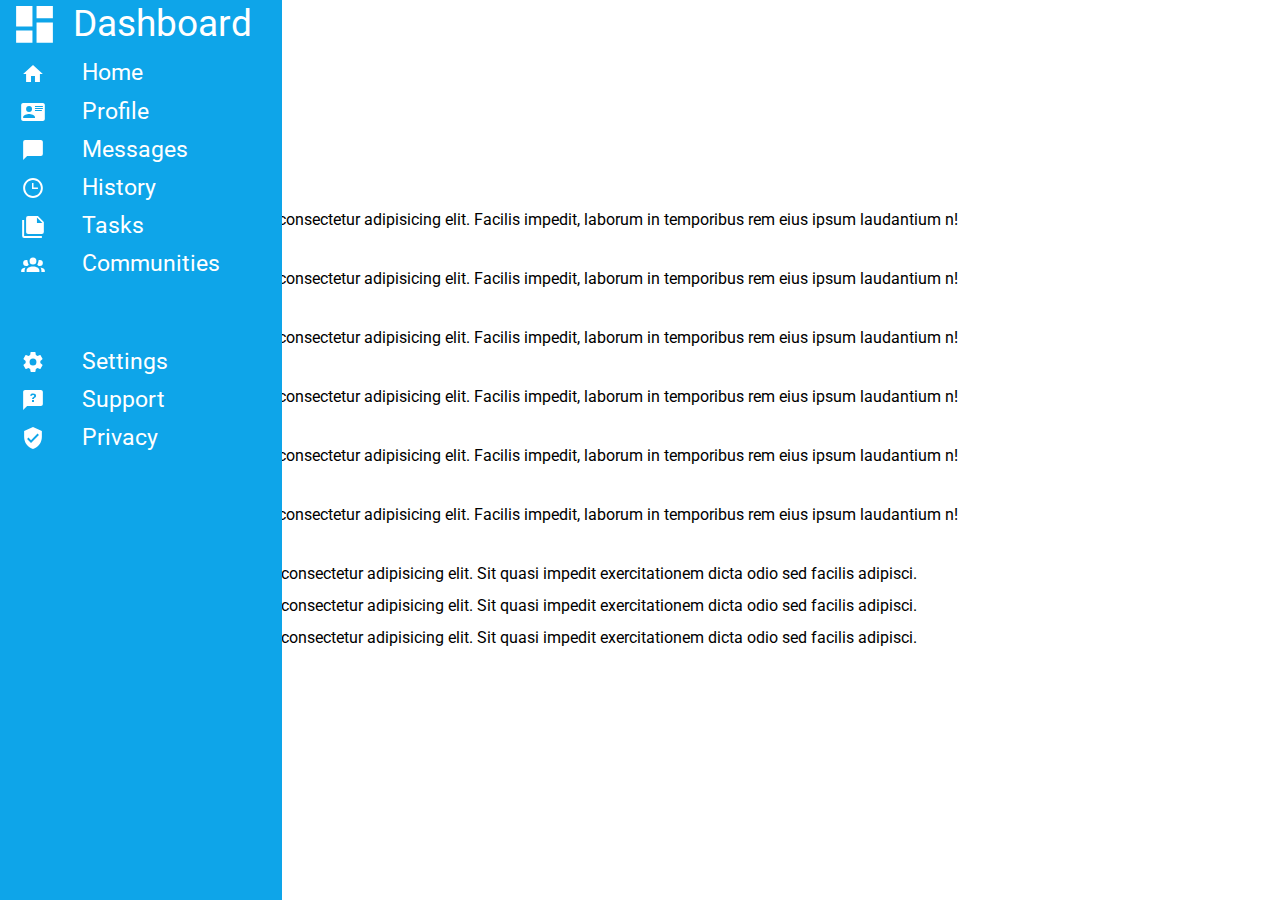
==== commit 00c721fe: "working on the sytle sheet for the sidebar" ====
--- a/index.html
+++ b/index.html
@@ -3,51 +3,56 @@
 <head>
     <meta charset="UTF-8">
     <meta name="viewport" content="width=device-width, initial-scale=1.0">
-    <title>Document</title>
+    <link rel="preconnect" href="https://fonts.googleapis.com">
+    <link rel="preconnect" href="https://fonts.gstatic.com" crossorigin>
+    <link href="https://fonts.googleapis.com/css2?family=Roboto:ital,wght@0,100;0,300;0,400;0,500;0,700;0,900;1,100;1,300;1,400;1,500;1,700;1,900&display=swap" rel="stylesheet">
+    <link rel="stylesheet" href="reset.css">
+    <link rel="stylesheet" href="styles.css">
+    <title>Admin Dashboard Project</title>
 </head>
 <body>
     <!-- Sidebar -->
     <div class="sidebar">
         <div class="dashboard menuItem">
-            <img src="./img/view-dashboard.svg" alt="">
+            <img src="./img/view-dashboard.svg" alt="" width="24" height="24">
             <h1>Dashboard</h1>
         </div>
         <!-- need spacing here -->
         <div class="menuItem">
-            <img src="./img/home.svg" alt="">
+            <img src="./img/home.svg" alt="" width="24" height="24">
             <h1>Home</h1>
         </div>
         <div class="menuItem">
-            <img src="./img/card-account-details.svg" alt="">
+            <img src="./img/card-account-details.svg" alt="" width="24" height="24">
             <h1>Profile</h1>
         </div>
         <div class="menuItem">
-            <img src="./img/message.svg" alt="">
+            <img src="./img/message.svg" alt="" width="24" height="24">
             <h1>Messages</h1>
         </div>
         <div class="menuItem">
-            <img src="./img/clock-time-three-outline.svg" alt="">
+            <img src="./img/clock-time-three-outline.svg" alt="" width="24" height="24">
             <h1>History</h1>
         </div>
         <div class="menuItem">
-            <img src="./img/note-multiple.svg" alt="">
+            <img src="./img/note-multiple.svg" alt="" width="24" height="24">
             <h1>Tasks</h1>
         </div>
         <div class="menuItem">
-            <img src="./img/account-group.svg" alt="">
+            <img src="./img/account-group.svg" alt="" width="24" height="24">
             <h1>Communities</h1>
         </div>
         <!-- need spacing here -->
         <div class="menuItem">
-            <img src="./img/cog.svg" alt="">
+            <img src="./img/cog.svg" alt="" width="24" height="24">
             <h1>Settings</h1>
         </div>
         <div class="menuItem">
-            <img src="./img/message-question.svg" alt="">
+            <img src="./img/message-question.svg" alt="" width="24" height="24">
             <h1>Support</h1>
         </div>
         <div class="menuItem">
-            <img src="./img/shield-check.svg" alt="">
+            <img src="./img/shield-check.svg" alt="" width="24" height="24">
             <h1>Privacy</h1>
         </div>
     </div>
@@ -59,13 +64,13 @@
             <!-- search icon and search bar -->
             <div class="search">
                 <div class="menuItem">
-                    <img src="./img/magnify.svg" alt="">
+                    <img src="./img/magnify.svg" alt="" width="24" height="24">
                 </div>
                 <input placeholder="Search..." type="text" name="search" autocomplete="off">
             </div>
             <div class="account">
                 <div class="menuIcon">
-                    <img src="./img/bell-ring-outline.svg" alt="">
+                    <img src="./img/bell-ring-outline.svg" alt="" width="24" height="24">
                 </div>
                 <!-- avatar pic -->
                 <div class="gh-avatar"></div>
@@ -106,12 +111,150 @@
                         laborum in temporibus rem eius ipsum laudantium n!
                     </p>
                     <div class="icons">
-                        <img src="" alt="">
-                        <img src="" alt="">
-                        <img src="" alt="">
-                    </div>
-                </div>
-            </div>
+                        <img src="/img/star-plus-outline.svg" alt="" width="24" height="24">
+                        <img src="/img/eye-plus-outline.svg" alt="" width="24" height="24">
+                        <img src="/img/source-branch.svg" alt="" width="24" height="24">
+                    </div>
+                </div>
+
+                <!-- each individual cards -->
+                <div class="card">
+                    <h4 class="card-title">Less Cool Project</h4>
+                    <p class="card-text">
+                        Lorem ipsum dolor sit amet consectetur adipisicing elit. Facilis impedit, 
+                        laborum in temporibus rem eius ipsum laudantium n!
+                    </p>
+                    <div class="icons">
+                        <img src="/img/star-plus-outline.svg" alt="" width="24" height="24"> 
+                        <img src="/img/eye-plus-outline.svg" alt="" width="24" height="24">
+                        <img src="/img/source-branch.svg" alt="" width="24" height="24">
+                    </div>
+                </div>
+
+                <!-- each individual cards -->
+                <div class="card">
+                    <h4 class="card-title">Impossible App</h4>
+                    <p class="card-text">
+                        Lorem ipsum dolor sit amet consectetur adipisicing elit. Facilis impedit, 
+                        laborum in temporibus rem eius ipsum laudantium n!
+                    </p>
+                    <div class="icons">
+                        <img src="/img/star-plus-outline.svg" alt="" width="24" height="24">
+                        <img src="/img/eye-plus-outline.svg" alt="" width="24" height="24">
+                        <img src="/img/source-branch.svg" alt="" width="24" height="24">
+                    </div>
+                </div>
+
+                <!-- each individual cards -->
+                <div class="card">
+                    <h4 class="card-title">Easy Peasy App</h4>
+                    <p class="card-text">
+                        Lorem ipsum dolor sit amet consectetur adipisicing elit. Facilis impedit, 
+                        laborum in temporibus rem eius ipsum laudantium n!
+                    </p>
+                    <div class="icons">
+                        <img src="/img/star-plus-outline.svg" alt="" width="24" height="24">
+                        <img src="/img/eye-plus-outline.svg" alt="" width="24" height="24">
+                        <img src="/img/source-branch.svg" alt="" width="24" height="24">
+                    </div>
+                </div>
+
+                <!-- each individual cards -->
+                <div class="card">
+                    <h4 class="card-title">Ad Blocker</h4>
+                    <p class="card-text">
+                        Lorem ipsum dolor sit amet consectetur adipisicing elit. Facilis impedit, 
+                        laborum in temporibus rem eius ipsum laudantium n!
+                    </p>
+                    <div class="icons">
+                        <img src="/img/star-plus-outline.svg" alt="" width="24" height="24"> 
+                        <img src="/img/eye-plus-outline.svg" alt="" width="24" height="24">
+                        <img src="/img/source-branch.svg" alt="" width="24" height="24">
+                    </div>
+                </div>
+
+                <!-- each individual cards -->
+                <div class="card">
+                    <h4 class="card-title">Money Maker</h4>
+                    <p class="card-text">
+                        Lorem ipsum dolor sit amet consectetur adipisicing elit. Facilis impedit, 
+                        laborum in temporibus rem eius ipsum laudantium n!
+                    </p>
+                    <div class="icons">
+                        <img src="/img/star-plus-outline.svg" alt="" width="24" height="24">
+                        <img src="/img/eye-plus-outline.svg" alt="" width="24" height="24">
+                        <img src="/img/source-branch.svg" alt="" width="24" height="24">
+                    </div>
+                </div>
+            </div>
+
+            <!-- side content announcement and trending -->
+
+            <!-- announcements -->
+            <div class="announcements">
+                <ul class="card">
+                    <!-- three different announcements -->
+                    <li class="announcement">
+                        <h4 class="card-title">Site Maintenance</h4>
+                        <p class="card-text">
+                            Lorem, ipsum dolor sit amet consectetur adipisicing elit. 
+                            Sit quasi impedit exercitationem dicta odio sed facilis adipisci.
+                        </p>
+                    </li>
+
+                    <li class="announcement">
+                        <h4 class="card-title">Community Share Day</h4>
+                        <p class="card-text">
+                            Lorem, ipsum dolor sit amet consectetur adipisicing elit. 
+                            Sit quasi impedit exercitationem dicta odio sed facilis adipisci.
+                        </p>
+                    </li>
+
+                    <li class="announcement">
+                        <h4 class="card-title">Updated Privacy Policy</h4>
+                        <p class="card-text">
+                            Lorem, ipsum dolor sit amet consectetur adipisicing elit. 
+                            Sit quasi impedit exercitationem dicta odio sed facilis adipisci.
+                        </p>
+                    </li>
+                </ul>
+            </div>
+
+            <!-- trending -->
+             <div class="trending">
+                <h4>Trending</h4>
+                <ul class="card">
+                    <!-- trending list -->
+                    <li class="trend-1">
+                        <div class="gh-avatar2"></div>
+                        <div class="account">
+                            <p class="username">@tegan</p>
+                            <p class="name card-text">World Peace Builder</p>
+                        </div>
+                    </li>
+                    <li class="trend-2">
+                        <div class="gh-avatar"></div>
+                        <div class="account">
+                            <p class="username">@dali</p>
+                            <p class="name card-text">Super Cool Project</p>
+                        </div>
+                    </li>
+                    <li class="trend-3">
+                        <div class="gh-avatar3"></div>
+                        <div class="account">
+                            <p class="username">@kendall</p>
+                            <p class="name card-text">Life Changing App</p>
+                        </div>
+                    </li>
+                    <li class="trend-4">
+                        <div class="gh-avatar4"></div>
+                        <div class="account">
+                            <p class="username">@alex</p>
+                            <p class="name card-text">No Traffic Maker</p>
+                        </div>
+                    </li>
+                </ul>
+             </div>
         </div>
     </main>
     
--- a/styles.css
+++ b/styles.css
@@ -0,0 +1,103 @@
+:root {
+    font-size: 16px;
+    font-family: "Roboto", sans-serif;
+    --text-primary: black;
+    --text-secondary: white;
+    --bg-primary: #23232e;
+    --bg-secondary: #141418;
+    --transition-speed: 1s;
+    --drawer-color: #0ea5e9;
+    --drawer-width: clamp(210px, 22vw, 325px);
+    --nav-bg-1: #f8f8f8;
+    --nav-color-1: #c9c9c9;
+    --nav-color-2: lightblue;
+    --blue-1: #084c61;
+    --gh-avatar: url('https://github.com/daliduraku.png');
+    --gh-avatar2: url("./img/ai-generated-7644202_640.jpg");
+    --gh-avatar3: url("./img/avatar-1295396_640.png");
+    --gh-avatar4: url("./img/ai-generated-8594846_640.png");
+    --content-gray: rgb(235, 235, 235);
+    --transition-notDrawer: margin-left 0.4s ease-in;
+    --transition-drawer: width 0.4s ease-in;
+}
+
+body {
+    width: 100vw;
+    height: 100vh;
+    display: grid;
+    grid-template-areas: 
+    "sidebar nav nav nav"
+    "sidebar content content content";
+    grid-template-rows: 1fr 4fr;
+    grid-template-columns: 5rem 1fr 1fr 1fr;
+}
+
+.sidebar {
+    grid-area: sidebar;
+    background-color: var(--drawer-color);
+    width: 5rem;
+    position: fixed;
+    transition: var(--transition-drawer);
+    overflow: hidden;
+    height: 100vh;
+}
+
+.sidebar:hover {
+    width: var(--drawer-width);
+}
+
+.menuItem > h1 {
+    display: none;
+    margin-left: 5%;
+}
+
+.sidebar:hover > .menuItem > h1 {
+    display: inline;
+}
+
+.menuItem {
+    color: var(--text-secondary);
+    display: flex;
+    flex-direction: row;
+    align-items: center;
+    justify-content: start;
+}
+.menuItem > * {
+    cursor: pointer;
+}
+
+.sidebar > div:not(:first-child) > * {
+    padding: 1vw 0.1vw 0.1vw 0vw;
+    font-size: calc(20px + 0.2vw);
+    padding-left: 20px;
+}
+
+.sidebar > div:not(:first-child) > img {
+    width: calc(20px + 0.5vw);
+    width: calc(20px + 0.5vw);
+}
+
+.sidebar > div:nth-child(8) {
+    padding-top: 60px;
+}
+
+.dashboard {
+    font-size: clamp(12px, calc(25px + 0.9vw), 50px);
+}
+
+.dashboard img {
+    display: flex;
+    align-items: center;
+    justify-content: flex-start;
+    width: calc(40px + 0.7vw);
+    height: calc(40px + 0.7vw);
+    padding-left: 10px;
+    padding-top: 10;
+}
+.navbar-container {
+    grid-area: nav;
+}
+
+.content {
+    grid-area: content;
+}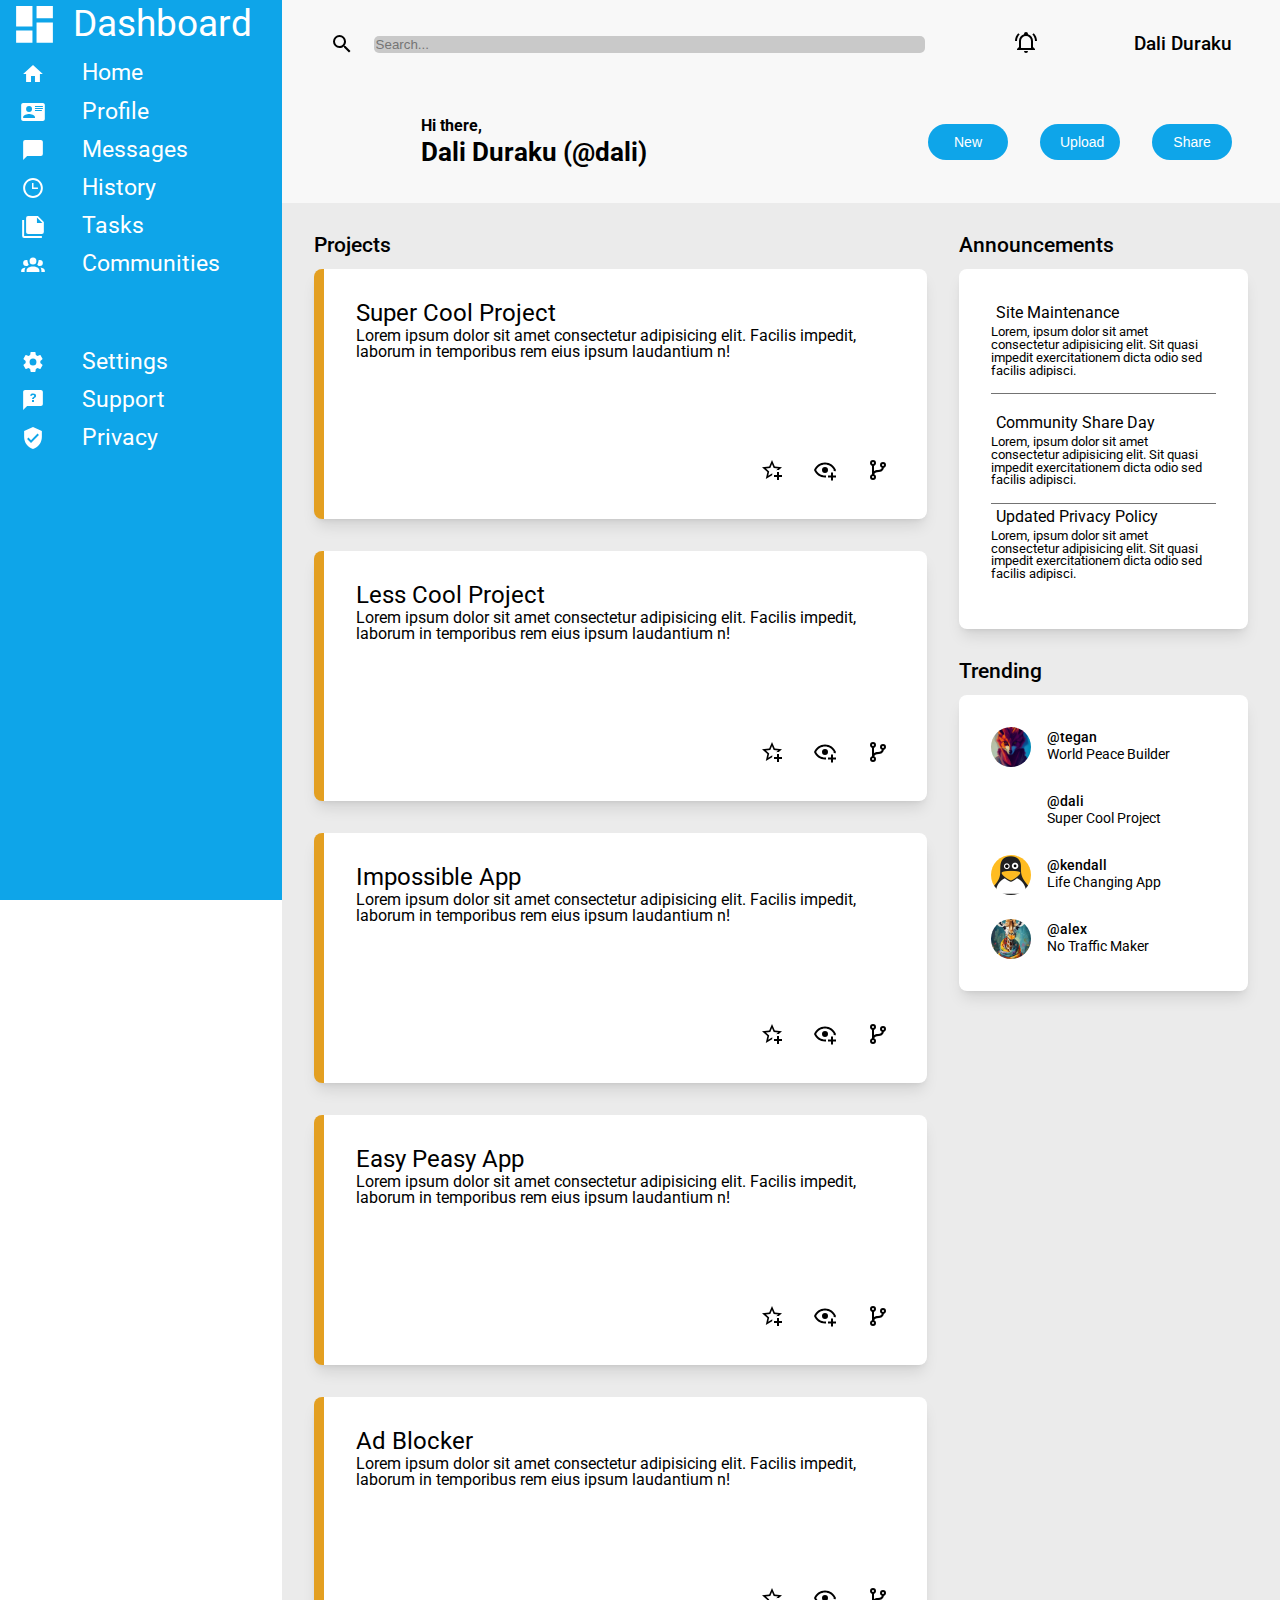
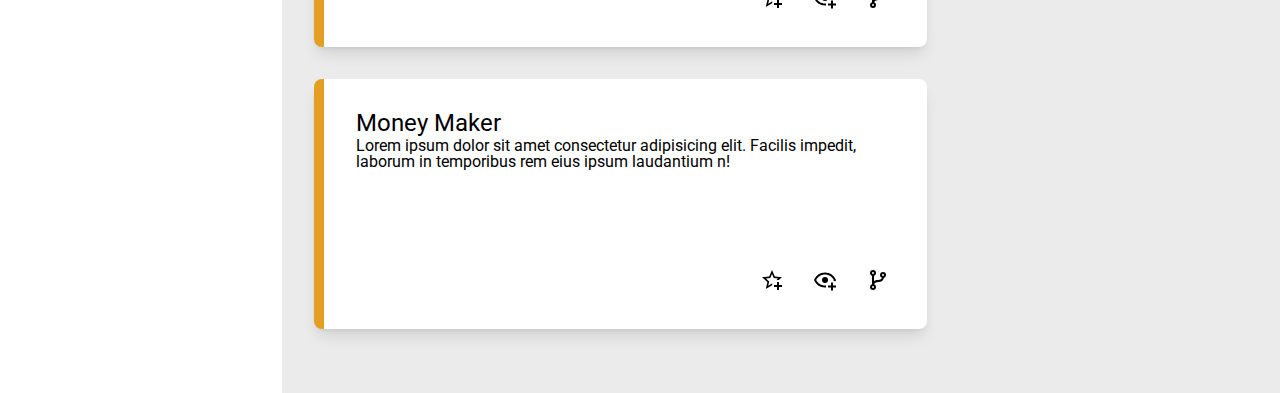
==== commit 939994a8: "final styling css to the announcements and trending sections" ====
--- a/index.html
+++ b/index.html
@@ -99,7 +99,7 @@
     <!-- Main Content -->
     <main class="content">
         <div class="projects">
-            <h3>Your Projects</h3>
+            <h3>Projects</h3>
 
             <!-- section for all the project cards -->
             <div class="cards">
@@ -187,11 +187,13 @@
                     </div>
                 </div>
             </div>
+        </div>
 
             <!-- side content announcement and trending -->
 
             <!-- announcements -->
             <div class="announcements">
+                <h3>Announcements</h3>
                 <ul class="card">
                     <!-- three different announcements -->
                     <li class="announcement">
@@ -222,31 +224,31 @@
 
             <!-- trending -->
              <div class="trending">
-                <h4>Trending</h4>
+                <h3>Trending</h3>
                 <ul class="card">
                     <!-- trending list -->
-                    <li class="trend-1">
+                    <li class="trend trend-1">
                         <div class="gh-avatar2"></div>
                         <div class="account">
                             <p class="username">@tegan</p>
                             <p class="name card-text">World Peace Builder</p>
                         </div>
                     </li>
-                    <li class="trend-2">
+                    <li class="trend trend-2">
                         <div class="gh-avatar"></div>
                         <div class="account">
                             <p class="username">@dali</p>
                             <p class="name card-text">Super Cool Project</p>
                         </div>
                     </li>
-                    <li class="trend-3">
+                    <li class="trend trend-3">
                         <div class="gh-avatar3"></div>
                         <div class="account">
                             <p class="username">@kendall</p>
                             <p class="name card-text">Life Changing App</p>
                         </div>
                     </li>
-                    <li class="trend-4">
+                    <li class="trend trend-4">
                         <div class="gh-avatar4"></div>
                         <div class="account">
                             <p class="username">@alex</p>
@@ -255,7 +257,6 @@
                     </li>
                 </ul>
              </div>
-        </div>
     </main>
     
 </body>
--- a/styles.css
+++ b/styles.css
@@ -10,8 +10,8 @@
     --drawer-width: clamp(210px, 22vw, 325px);
     --nav-bg-1: #f8f8f8;
     --nav-color-1: #c9c9c9;
-    --nav-color-2: lightblue;
-    --blue-1: #084c61;
+    --nav-color-2: white;
+    --blue-1: #03081e;
     --gh-avatar: url('https://github.com/daliduraku.png');
     --gh-avatar2: url("./img/ai-generated-7644202_640.jpg");
     --gh-avatar3: url("./img/avatar-1295396_640.png");
@@ -54,7 +54,10 @@
 .sidebar:hover > .menuItem > h1 {
     display: inline;
 }
-
+.sidebar:hover ~ .navbar-container,
+.sidebar:hover ~ .content {
+    margin-left: calc(var(--drawer-width) - 5rem);
+}
 .menuItem {
     color: var(--text-secondary);
     display: flex;
@@ -96,8 +99,270 @@
 }
 .navbar-container {
     grid-area: nav;
-}
+    transition: var(--transition-notDrawer);
+    background-color: var(--nav-bg-1);
+    padding: 1.5rem 3rem;
+    border-bottom: 2px rgb(219, 219, 219);
+    position: sticky;
+    top: 0;
+}
+
+.top-section {
+    display: grid;
+    grid-template-columns: 1fr max-content;
+    margin-bottom: 2.5rem;
+}
+
+.search {
+    display: flex;
+    align-items: center;
+    margin-right: auto;
+    width: 100%;
+}
+
+.search > input {
+    display: inline-block;
+    border: 0;
+    background-color: var(--nav-color-1);
+    padding: 0.5rem 1.5 rem;
+    outline-color: var(--blue-1);
+    margin-left: 1.25rem;
+    border-radius: 5px;
+    width: min(80%, 600px);
+    margin-right: 20px;
+}
+
+.navbar-container .account {
+    display: flex;
+    justify-content: flex-end;
+    align-items: center;
+    font-size: 1.2rem;
+    font-weight: 500;
+}
+
+.gh-avatar {
+    background: var(--gh-avatar) center center / cover no-repeat;
+    border-radius: 50%;
+}
+
+.account .gh-avatar {
+    margin: 0 1rem 0 2.5rem;
+    height: 40px;
+    width: 40px;
+}
+
+img {
+    cursor: pointer;
+}
+
+.bottom {
+    display: flex;
+    justify-content: space-between;
+    align-items: center;
+}
+
+.profile {
+    display: flex;
+    align-items: center;
+    gap: 1rem;
+}
+
+.profile .gh-avatar {
+    width: 75px;
+    height: 75px;
+}
+
+.greeting {
+    font-weight: 700;
+    margin-bottom: 0.4rem;
+}
+
+.profile .name {
+    font-size: 1.6rem;
+    font-weight: 700;
+}
+
+.buttons {
+    display: flex;
+    justify-content: flex-end;
+    align-items: center;
+    gap: 2rem;
+}
+
+.btn {
+    background-color: var(--drawer-color);
+    color: var(--text-secondary);
+    width: 80px;
+    height: 36px;
+    padding: 10px 20px;
+    border-radius: 20px;
+    font-size: 14px;
+    border: none;
+    cursor: pointer;
+    display: inline-block;
+    text-align: center;
+    line-height: 16px;
+}   
+
+/* Main Content */
 
 .content {
     grid-area: content;
+    transition: var(--transition-notDrawer);
+    background-color: var(--content-gray);
+    display: grid;
+    padding: 2rem;
+    grid-template-columns: 1fr auto;
+    grid-template-rows: min-content 1fr;
+    gap: 2rem;
+    grid-template-areas: 
+    "projects announcements"
+    "projects trending";
+}
+
+.content h3 {
+    font-size: 1.3rem;
+    font-weight: 500;
+    margin-bottom: 0.8rem;
+}
+
+.card {
+    background-color: var(--nav-color-2);
+    padding: 2rem;
+    border-radius: 0.5rem;
+    box-shadow: 0 10px 15px -3px rgb(0 0 0 / .1), 0 4px 6px -4px rgb(0 0 0 /.1);
+}
+
+.projects {
+    grid-area: projects;
+}
+
+.projects .cards {
+    display: grid;
+    grid-template-columns: repeat(auto-fit, minmax(300px, 1fr));
+    grid-auto-rows: 250px;
+    gap: 2rem;
+    padding-bottom: 2rem;
+}
+
+.projects .card {
+    background-color: var(--nav-color-2);
+    border-left: 10px solid rgb(227, 159, 33);
+    display: flex;
+    flex-direction: column;
+}
+
+.projects .card-title {
+    font-size: 1.5rem;
+    font-weight: 400;
+    margin-bottom: 0.2rem;
+}
+
+.projects .card-text {
+    display: -webkit-box;
+    -webkit-line-clamp: 5;
+    -webkit-box-orient: vertical;
+    overflow: hidden;
+}
+
+.projects .icons {
+    margin-top: auto;
+    align-self: flex-end;
+    display: flex;
+    justify-content: flex-end;
+    gap: 1.8rem;
+    align-items: center;
+    padding-bottom: 5px;
+    padding-right: 5px;
+}
+
+.announcements {
+    grid-area: announcements;
+}
+
+.announcement {
+    width: 25ch;
+    padding: 1rem 0;
+}
+.announcement:first-child {
+    padding-top: 0;
+}
+
+.announcement:last-child {
+    padding-top: 0;
+}
+
+.announcement h4 {  
+    padding: 0.3rem;
+}
+.announcement p {
+    font-size: 0.8rem;
+    display: -webkit-box;
+    -webkit-line-clamp: 5;
+    -webkit-box-orient: vertical;
+    overflow: hidden;
+}
+
+.announcement + .announcement {
+    border-top: rgb(115, 115, 115) 1px solid;
+}
+
+.trending {
+    grid-area: trending;
+}
+
+.trending .card {
+    pad: 1.5rem;
+}
+
+.trend {
+    display: flex;
+    align-items: center;
+    gap: 1rem;
+    cursor: pointer;
+}
+
+.trend + .trend {
+    margin-top: 1.5rem;
+}
+
+.trend .account {
+    display: flex;
+    flex-direction: column;
+    align-items: flex-start;
+    justify-content: center;
+    font-size: 0.9rem;
+}
+
+.trend .username {
+    font-weight: 500;
+    margin-bottom: 0.15rem;
+}
+
+.trend-1 .gh-avatar2 {
+    background: var(--gh-avatar2) center center / cover no-repeat;
+    border-radius: 50%;
+    width: 40px;
+    height: 40px;
+}
+
+.trend-2 .gh-avatar {
+    background: var(--gh-avatar) center center / cover no-repeat;
+    border-radius: 50%;
+    width: 40px;
+    height: 40px;
+}
+
+.trend-3 .gh-avatar3 {
+    background: var(--gh-avatar3) center center / cover no-repeat;
+    border-radius: 50%;
+    width: 40px;
+    height: 40px;
+}
+
+.trend-4 .gh-avatar4 {
+    background: var(--gh-avatar4) center center / cover no-repeat;
+    border-radius: 50%;
+    width: 40px;
+    height: 40px;
 }